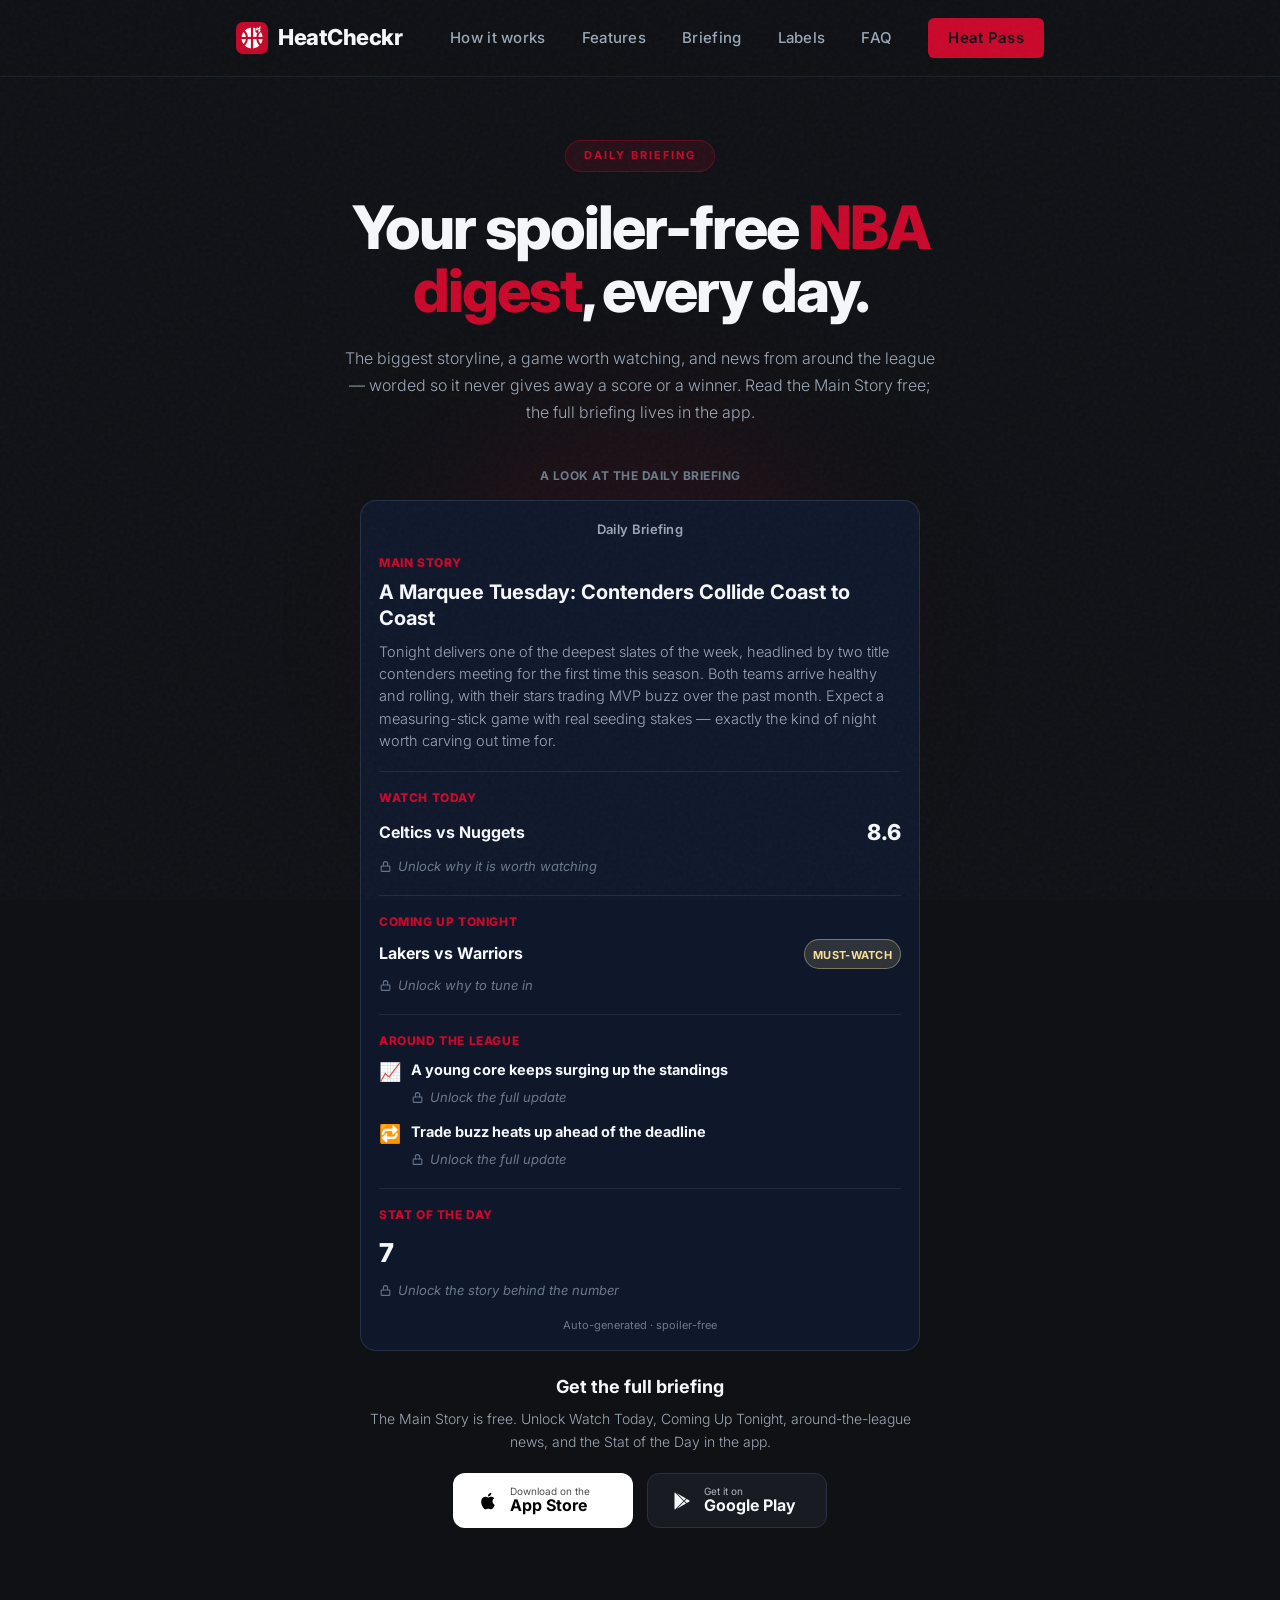
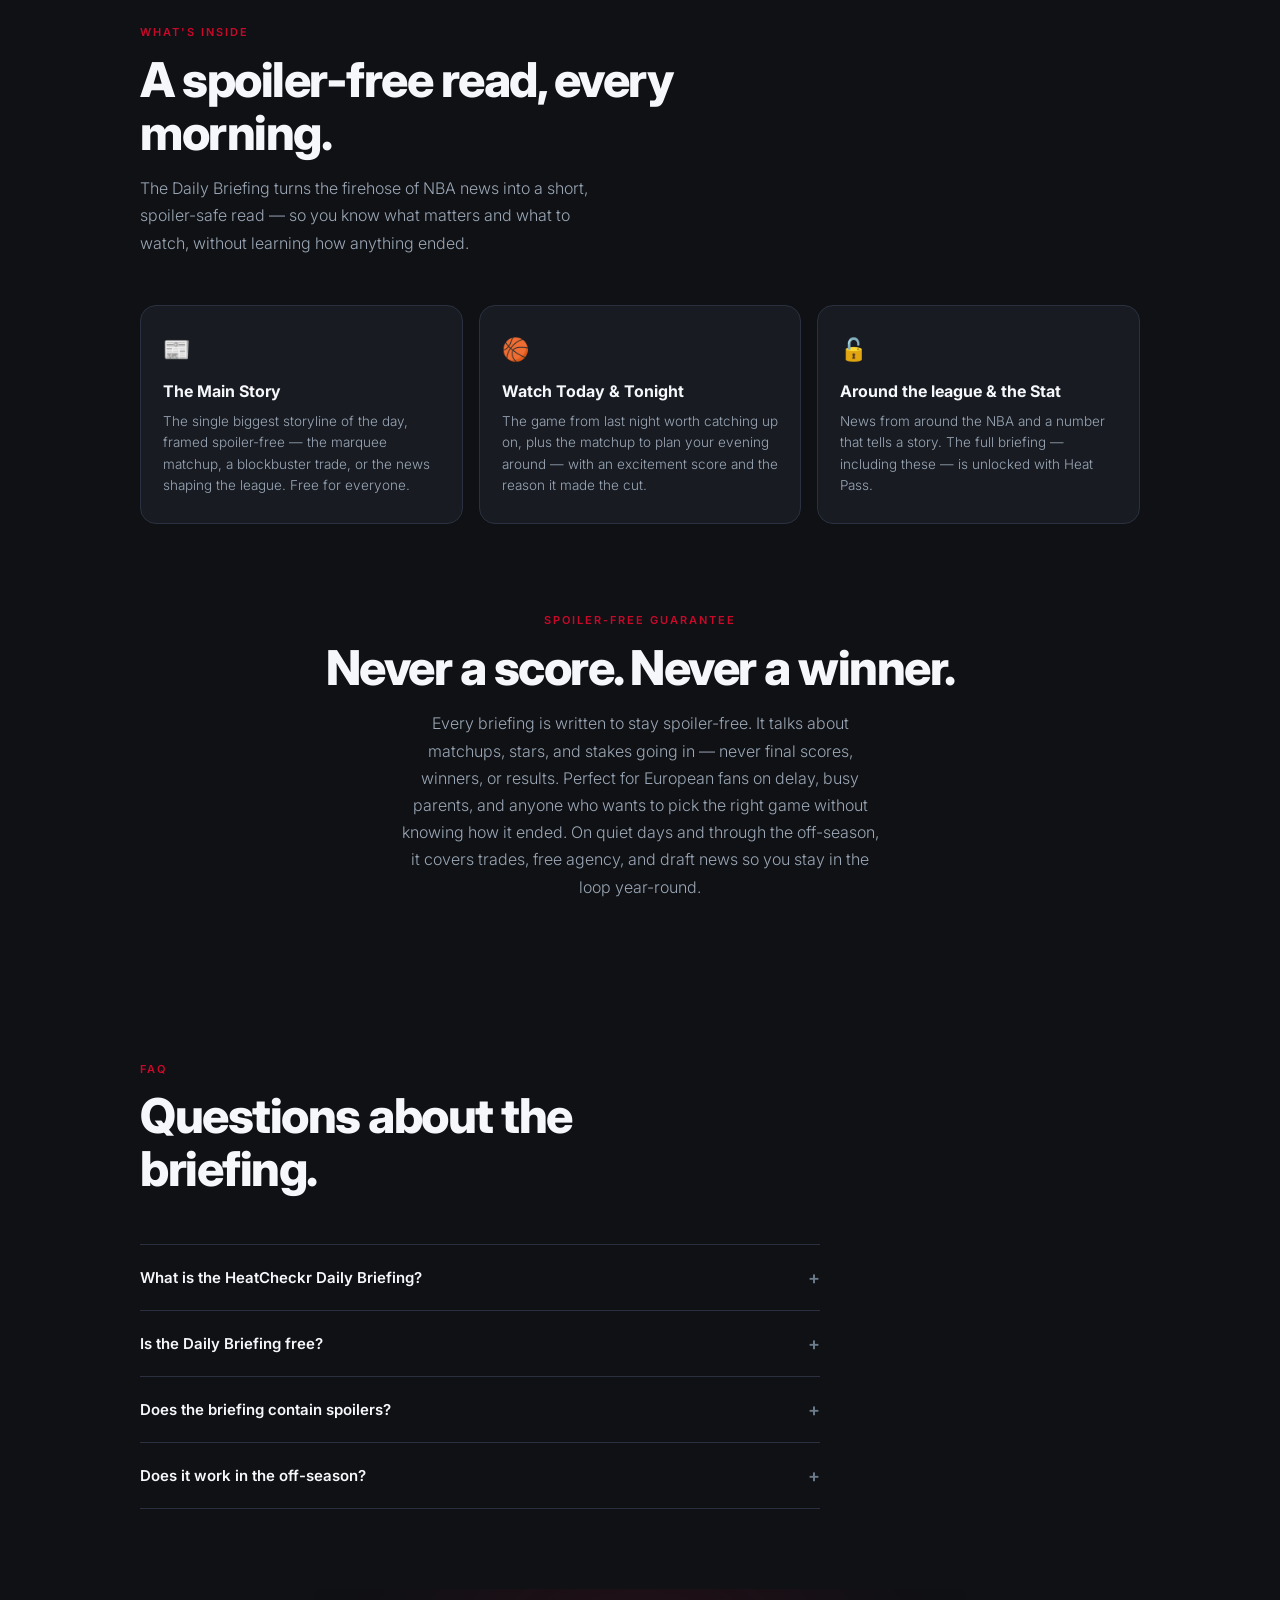
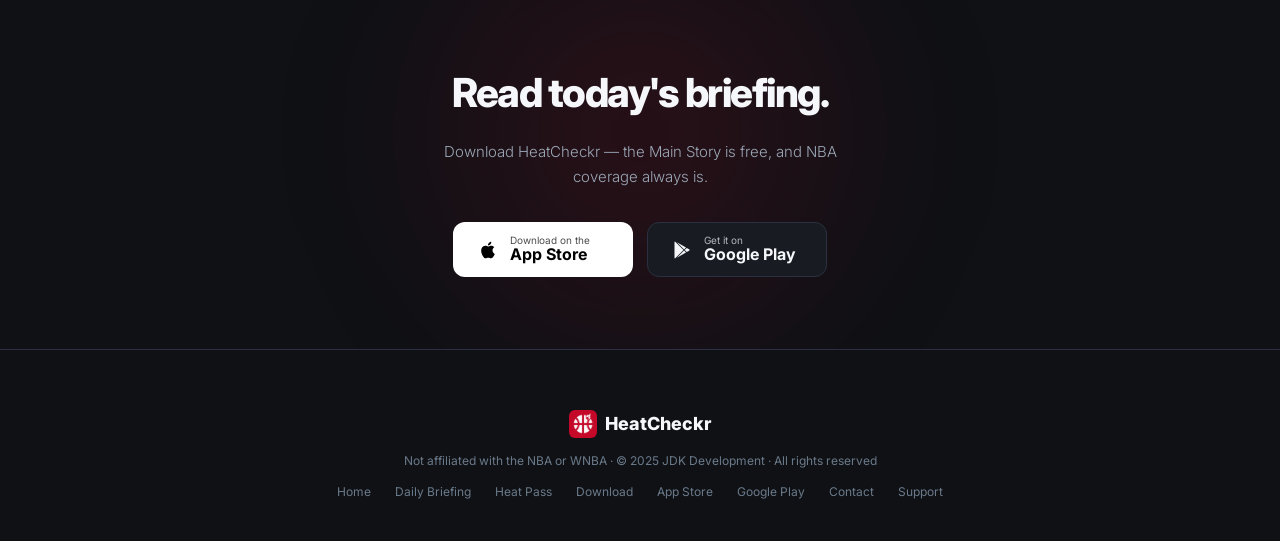
==== briefing/index.html @ 119624ef "Website changes for daily briefing" ====
<!DOCTYPE html>
<html lang="en">
<head>
<meta charset="UTF-8" />
<meta name="viewport" content="width=device-width, initial-scale=1.0" />

<title>The NBA Daily Briefing — Spoiler-Free Morning Digest | HeatCheckr</title>
<meta name="description" content="A spoiler-free NBA digest every day: the biggest storyline, a game worth watching, and news from around the league — never a score or a winner. Read the free Main Story, get the full briefing in the HeatCheckr app.">
<meta name="keywords" content="nba daily briefing, spoiler free nba news, nba digest no spoilers, nba morning recap spoiler free, what nba game to watch, nba storylines without spoilers, spoiler free nba app">

<meta property="og:type" content="website">
<meta property="og:url" content="https://www.heatcheckr.com/briefing/">
<meta property="og:title" content="The NBA Daily Briefing — Spoiler-Free Morning Digest | HeatCheckr">
<meta property="og:description" content="A spoiler-free NBA digest every day. Read the free Main Story, get the full briefing in the app.">
<meta property="og:image" content="https://www.heatcheckr.com/images/icon.png">

<meta property="twitter:card" content="summary_large_image">
<meta property="twitter:url" content="https://www.heatcheckr.com/briefing/">
<meta property="twitter:title" content="The NBA Daily Briefing — Spoiler-Free Morning Digest | HeatCheckr">
<meta property="twitter:description" content="A spoiler-free NBA digest every day. Read the free Main Story, get the full briefing in the app.">
<meta property="twitter:image" content="https://www.heatcheckr.com/images/icon.png">

<link rel="icon" type="image/png" href="/images/icon.png">
<link rel="canonical" href="https://www.heatcheckr.com/briefing/">
<meta name="robots" content="index, follow">
<link rel="apple-touch-icon" sizes="180x180" href="/images/icon.png">
<link rel="manifest" href="/site.webmanifest">
<meta name="theme-color" content="#0F1115">

<script type="application/ld+json">
{
  "@context": "https://schema.org",
  "@type": "WebPage",
  "name": "The NBA Daily Briefing",
  "url": "https://www.heatcheckr.com/briefing/",
  "description": "A spoiler-free NBA digest every day: the biggest storyline, a game worth watching, and news from around the league — never a score or a winner.",
  "isPartOf": { "@type": "WebSite", "name": "HeatCheckr", "url": "https://www.heatcheckr.com" },
  "about": { "@type": "SoftwareApplication", "name": "HeatCheckr", "applicationCategory": "SportsApplication", "operatingSystem": "iOS, Android" }
}
</script>

<script type="application/ld+json">
{
  "@context": "https://schema.org",
  "@type": "FAQPage",
  "mainEntity": [
    {
      "@type": "Question",
      "name": "What is the HeatCheckr Daily Briefing?",
      "acceptedAnswer": {
        "@type": "Answer",
        "text": "The Daily Briefing is a spoiler-free NBA digest in the HeatCheckr app — each day it covers the biggest storyline, a game worth watching, and news from around the league, all worded so it never gives away a score or a winner."
      }
    },
    {
      "@type": "Question",
      "name": "Is the Daily Briefing free?",
      "acceptedAnswer": {
        "@type": "Answer",
        "text": "The Main Story is free for everyone. Heat Pass unlocks the full briefing, including Watch Today, Coming Up Tonight, around-the-league news, and the Stat of the Day."
      }
    },
    {
      "@type": "Question",
      "name": "Does the briefing contain spoilers?",
      "acceptedAnswer": {
        "@type": "Answer",
        "text": "No. Every line is written to stay spoiler-free — it never reveals final scores, winners, or results, so you can decide what to watch without knowing how it ended."
      }
    },
    {
      "@type": "Question",
      "name": "Does it work in the off-season?",
      "acceptedAnswer": {
        "@type": "Answer",
        "text": "Yes. On days without games the briefing covers trades, free agency, draft news, and the storylines shaping the league, so it keeps you up to speed all year."
      }
    }
  ]
}
</script>

<link rel="preconnect" href="https://fonts.googleapis.com" />
<link rel="preconnect" href="https://fonts.gstatic.com" crossorigin />
<link href="https://fonts.googleapis.com/css2?family=Inter:wght@300;400;500;600;700;800&display=swap" rel="stylesheet" />
<link rel="stylesheet" href="/style.css" />

<style>
  /* ── Briefing page-specific styles ── */
  .br-hero { padding: 140px 24px 56px; text-align: center; position: relative; overflow: hidden; }
  .br-hero-glow {
    position: absolute; width: 600px; height: 600px; border-radius: 50%;
    background: radial-gradient(circle, rgba(201,8,42,0.16) 0%, transparent 70%);
    top: 40%; left: 50%; transform: translate(-50%, -50%); pointer-events: none; filter: blur(60px);
  }
  .br-eyebrow {
    display: inline-flex; align-items: center; gap: 8px;
    background: rgba(201,8,42,0.12); border: 1px solid rgba(201,8,42,0.35);
    border-radius: 100px; padding: 6px 18px; font-size: 11px; font-weight: 700;
    color: var(--accent); letter-spacing: 2px; text-transform: uppercase; margin-bottom: 24px;
  }
  .br-hero h1 {
    font-family: var(--font-display); font-size: clamp(36px, 6vw, 60px); font-weight: 800;
    letter-spacing: -2px; line-height: 1.06; color: var(--text); max-width: 720px; margin: 0 auto;
  }
  .br-hero h1 .accent { color: var(--accent); }
  .br-hero-sub { margin: 22px auto 0; font-size: 16px; color: var(--text-mid); max-width: 600px; font-weight: 300; line-height: 1.7; }

  /* The preview card mirrors the in-app free-user briefing */
  .briefing-preview-wrap { max-width: 560px; margin: 40px auto 0; }
  .preview-caption { text-align: center; color: var(--text-dim); font-size: 12px; letter-spacing: 0.5px; text-transform: uppercase; font-weight: 700; margin-bottom: 14px; }
  .briefing-card {
    background: #0F172A; border: 1px solid rgba(51,65,85,0.6); border-radius: 16px;
    padding: 18px 18px 16px; text-align: left;
  }
  .bc-title { color: var(--text-mid); font-size: 13px; font-weight: 600; letter-spacing: 0.3px; text-align: center; margin-bottom: 14px; }
  .bc-eyebrow { color: var(--accent); font-size: 12px; font-weight: 800; letter-spacing: 0.6px; margin-bottom: 6px; }
  .bc-headline { color: var(--text); font-size: 20px; font-weight: 700; line-height: 1.3; margin-bottom: 10px; }
  .bc-body { color: var(--text-mid); font-size: 14.5px; line-height: 1.55; font-weight: 300; }
  .bc-section { margin-top: 18px; padding-top: 16px; border-top: 1px solid rgba(51,65,85,0.5); }
  .bc-section-label { color: var(--accent); font-size: 12px; font-weight: 800; letter-spacing: 0.6px; margin-bottom: 8px; }
  .bc-pickrow { display: flex; align-items: center; gap: 8px; }
  .bc-matchup { color: var(--text); font-size: 16px; font-weight: 700; flex: 1; }
  .bc-score { color: var(--text); font-size: 22px; font-weight: 800; }
  .bc-hype { border-radius: 999px; background: rgba(246,222,155,0.14); border: 1px solid rgba(246,222,155,0.4); padding: 2px 8px; }
  .bc-hype span { color: #F6DE9B; font-size: 11px; font-weight: 700; letter-spacing: 0.3px; }
  .bc-headline-sm { color: var(--text); font-size: 14.5px; font-weight: 700; margin-bottom: 4px; }
  .bc-statnum { color: var(--text); font-size: 26px; font-weight: 800; margin-bottom: 4px; }
  .bc-locked { display: flex; align-items: center; gap: 6px; margin-top: 6px; }
  .bc-locked svg { flex-shrink: 0; }
  .bc-locked span { color: var(--text-dim); font-size: 13px; font-style: italic; }
  .bc-hit { display: flex; align-items: flex-start; gap: 10px; margin-bottom: 12px; }
  .bc-hit:last-child { margin-bottom: 0; }
  .bc-hit-emoji { font-size: 18px; width: 22px; text-align: center; }
  .bc-disclaimer { color: var(--text-dim); font-size: 11px; margin-top: 16px; text-align: center; }

  /* Download lead (replaces the in-app "Start Free Trial") */
  .br-download { max-width: 560px; margin: 22px auto 0; text-align: center; }
  .br-download h3 { font-family: var(--font-display); font-size: 18px; font-weight: 700; color: var(--text); margin-bottom: 6px; }
  .br-download p { color: var(--text-mid); font-size: 14px; font-weight: 300; margin-bottom: 20px; }
  .br-cta-row { display: flex; gap: 14px; justify-content: center; align-items: center; flex-wrap: wrap; }

  /* Value sections */
  .br-value-grid { display: grid; grid-template-columns: repeat(3, 1fr); gap: 16px; margin-top: 48px; }
  .br-value-card { background: var(--card); border: 1px solid var(--border); border-radius: 16px; padding: 26px 22px; }
  .br-value-card .ic { font-size: 22px; margin-bottom: 12px; }
  .br-value-card h3 { font-family: var(--font-display); font-size: 16px; font-weight: 700; color: var(--text); margin-bottom: 6px; }
  .br-value-card p { color: var(--text-mid); font-size: 13.5px; line-height: 1.6; font-weight: 300; }
  @media (max-width: 768px) { .br-value-grid { grid-template-columns: 1fr; } }

  .br-bottom-cta { text-align: center; padding: 72px 24px; position: relative; overflow: hidden; }
  .br-bottom-cta h2 { font-family: var(--font-display); font-size: clamp(26px, 5vw, 40px); font-weight: 800; letter-spacing: -1.5px; color: var(--text); margin-bottom: 14px; }
  .br-bottom-cta p { color: var(--text-mid); font-size: 15px; max-width: 440px; margin: 0 auto 32px; font-weight: 300; line-height: 1.7; }
</style>
</head>
<body>

<!-- Nav -->
<nav>
  <a href="/" class="nav-logo">
    <img src="/images/icon.png" alt="HeatCheckr" class="nav-icon" />
    HeatCheckr</span>
  </a>
  <div class="nav-links">
    <a href="/#how">How it works</a>
    <a href="/#features">Features</a>
    <a href="/briefing/">Briefing</a>
    <a href="/#labels">Labels</a>
    <a href="/#faq">FAQ</a>
    <a href="/heatpass/" class="nav-cta">Heat Pass</a>
  </div>
</nav>

<!-- Hero -->
<section class="br-hero">
  <div class="br-hero-glow"></div>
  <div class="br-eyebrow reveal">Daily Briefing</div>
  <h1 class="reveal">Your spoiler-free <span class="accent">NBA digest</span>, every day.</h1>
  <p class="br-hero-sub reveal">The biggest storyline, a game worth watching, and news from around the league — worded so it never gives away a score or a winner. Read the Main Story free; the full briefing lives in the app.</p>

  <!-- Free-user preview (same structure as the app: Main Story shown, the rest locked) -->
  <div class="briefing-preview-wrap reveal">
    <p class="preview-caption">A look at the Daily Briefing</p>
    <div class="briefing-card">
      <div class="bc-title">Daily Briefing</div>

      <div class="bc-eyebrow">MAIN STORY</div>
      <div class="bc-headline">A Marquee Tuesday: Contenders Collide Coast to Coast</div>
      <div class="bc-body">Tonight delivers one of the deepest slates of the week, headlined by two title contenders meeting for the first time this season. Both teams arrive healthy and rolling, with their stars trading MVP buzz over the past month. Expect a measuring-stick game with real seeding stakes — exactly the kind of night worth carving out time for.</div>

      <div class="bc-section">
        <div class="bc-section-label">WATCH TODAY</div>
        <div class="bc-pickrow">
          <span class="bc-matchup">Celtics vs Nuggets</span>
          <span class="bc-score">8.6</span>
        </div>
        <div class="bc-locked">
          <svg width="13" height="13" viewBox="0 0 24 24" fill="none"><path d="M5 11h14a1 1 0 011 1v8a1 1 0 01-1 1H5a1 1 0 01-1-1v-8a1 1 0 011-1z" stroke="#64748B" stroke-width="2" stroke-linejoin="round"/><path d="M8 11V7a4 4 0 118 0v4" stroke="#64748B" stroke-width="2" stroke-linecap="round" stroke-linejoin="round"/></svg>
          <span>Unlock why it is worth watching</span>
        </div>
      </div>

      <div class="bc-section">
        <div class="bc-section-label">COMING UP TONIGHT</div>
        <div class="bc-pickrow">
          <span class="bc-matchup">Lakers vs Warriors</span>
          <span class="bc-hype"><span>MUST-WATCH</span></span>
        </div>
        <div class="bc-locked">
          <svg width="13" height="13" viewBox="0 0 24 24" fill="none"><path d="M5 11h14a1 1 0 011 1v8a1 1 0 01-1 1H5a1 1 0 01-1-1v-8a1 1 0 011-1z" stroke="#64748B" stroke-width="2" stroke-linejoin="round"/><path d="M8 11V7a4 4 0 118 0v4" stroke="#64748B" stroke-width="2" stroke-linecap="round" stroke-linejoin="round"/></svg>
          <span>Unlock why to tune in</span>
        </div>
      </div>

      <div class="bc-section">
        <div class="bc-section-label">AROUND THE LEAGUE</div>
        <div class="bc-hit">
          <span class="bc-hit-emoji">📈</span>
          <div style="flex:1;">
            <div class="bc-headline-sm">A young core keeps surging up the standings</div>
            <div class="bc-locked">
              <svg width="13" height="13" viewBox="0 0 24 24" fill="none"><path d="M5 11h14a1 1 0 011 1v8a1 1 0 01-1 1H5a1 1 0 01-1-1v-8a1 1 0 011-1z" stroke="#64748B" stroke-width="2" stroke-linejoin="round"/><path d="M8 11V7a4 4 0 118 0v4" stroke="#64748B" stroke-width="2" stroke-linecap="round" stroke-linejoin="round"/></svg>
              <span>Unlock the full update</span>
            </div>
          </div>
        </div>
        <div class="bc-hit">
          <span class="bc-hit-emoji">🔁</span>
          <div style="flex:1;">
            <div class="bc-headline-sm">Trade buzz heats up ahead of the deadline</div>
            <div class="bc-locked">
              <svg width="13" height="13" viewBox="0 0 24 24" fill="none"><path d="M5 11h14a1 1 0 011 1v8a1 1 0 01-1 1H5a1 1 0 01-1-1v-8a1 1 0 011-1z" stroke="#64748B" stroke-width="2" stroke-linejoin="round"/><path d="M8 11V7a4 4 0 118 0v4" stroke="#64748B" stroke-width="2" stroke-linecap="round" stroke-linejoin="round"/></svg>
              <span>Unlock the full update</span>
            </div>
          </div>
        </div>
      </div>

      <div class="bc-section">
        <div class="bc-section-label">STAT OF THE DAY</div>
        <div class="bc-statnum">7</div>
        <div class="bc-locked">
          <svg width="13" height="13" viewBox="0 0 24 24" fill="none"><path d="M5 11h14a1 1 0 011 1v8a1 1 0 01-1 1H5a1 1 0 01-1-1v-8a1 1 0 011-1z" stroke="#64748B" stroke-width="2" stroke-linejoin="round"/><path d="M8 11V7a4 4 0 118 0v4" stroke="#64748B" stroke-width="2" stroke-linecap="round" stroke-linejoin="round"/></svg>
          <span>Unlock the story behind the number</span>
        </div>
      </div>

      <div class="bc-disclaimer">Auto-generated · spoiler-free</div>
    </div>
  </div>

  <!-- Download lead -->
  <div class="br-download reveal">
    <h3>Get the full briefing</h3>
    <p>The Main Story is free. Unlock Watch Today, Coming Up Tonight, around-the-league news, and the Stat of the Day in the app.</p>
    <div class="br-cta-row">
      <a href="https://apps.apple.com/app/heatcheckr/id6757223698" class="btn-store btn-apple" target="_blank" rel="noopener noreferrer">
        <svg width="20" height="20" viewBox="0 0 24 24" fill="currentColor"><path d="M18.71 19.5c-.83 1.24-1.71 2.45-3.05 2.47-1.34.03-1.77-.79-3.29-.79-1.53 0-2 .77-3.27.82-1.31.05-2.3-1.32-3.14-2.53C4.25 17 2.94 12.45 4.7 9.39c.87-1.52 2.43-2.48 4.12-2.51 1.28-.02 2.5.87 3.29.87.78 0 2.26-1.07 3.8-.91.65.03 2.47.26 3.64 1.98-.09.06-2.17 1.28-2.15 3.81.03 3.02 2.65 4.03 2.68 4.04-.03.07-.42 1.44-1.38 2.83M13 3.5c.73-.83 1.94-1.46 2.94-1.5.13 1.17-.34 2.35-1.04 3.19-.69.85-1.83 1.51-2.95 1.42-.15-1.15.41-2.35 1.05-3.11z"/></svg>
        <div class="store-text">
          <span class="store-sub">Download on the</span>
          <span class="store-name">App Store</span>
        </div>
      </a>
      <a href="https://play.google.com/store/apps/details?id=com.jdkdevelopment.heatcheck&pcampaignid=web_share" class="btn-store btn-google" target="_blank" rel="noopener noreferrer">
        <svg width="20" height="20" viewBox="0 0 24 24" fill="currentColor"><path d="M3.609 1.814L13.792 12 3.61 22.186a.996.996 0 0 1-.61-.92V2.734a1 1 0 0 1 .609-.92zm10.89 10.893l2.302 2.302-10.937 6.333 8.635-8.635zm3.199-3.198l2.807 1.626a1 1 0 0 1 0 1.73l-2.808 1.626L15.206 12l2.492-2.491zM5.864 2.658L16.8 8.99l-2.302 2.302-8.634-8.634z"/></svg>
        <div class="store-text">
          <span class="store-sub">Get it on</span>
          <span class="store-name">Google Play</span>
        </div>
      </a>
    </div>
  </div>
</section>

<!-- What's inside / value -->
<section id="inside" style="padding-top:40px;">
  <div class="section-inner">
    <div class="reveal">
      <p class="section-label">What's inside</p>
      <h2 class="section-title">A spoiler-free read, every morning.</h2>
      <p class="section-desc">The Daily Briefing turns the firehose of NBA news into a short, spoiler-safe read — so you know what matters and what to watch, without learning how anything ended.</p>
    </div>
    <div class="br-value-grid">
      <div class="br-value-card reveal">
        <div class="ic">📰</div>
        <h3>The Main Story</h3>
        <p>The single biggest storyline of the day, framed spoiler-free — the marquee matchup, a blockbuster trade, or the news shaping the league. Free for everyone.</p>
      </div>
      <div class="br-value-card reveal">
        <div class="ic">🏀</div>
        <h3>Watch Today &amp; Tonight</h3>
        <p>The game from last night worth catching up on, plus the matchup to plan your evening around — with an excitement score and the reason it made the cut.</p>
      </div>
      <div class="br-value-card reveal">
        <div class="ic">🔓</div>
        <h3>Around the league &amp; the Stat</h3>
        <p>News from around the NBA and a number that tells a story. The full briefing — including these — is unlocked with Heat Pass.</p>
      </div>
    </div>
  </div>
</section>

<!-- Spoiler-free guarantee -->
<section style="padding-top:8px;">
  <div class="section-inner" style="max-width:760px;">
    <div class="reveal" style="text-align:center;">
      <p class="section-label">Spoiler-free guarantee</p>
      <h2 class="section-title" style="text-align:center; max-width:100%;">Never a score. Never a winner.</h2>
      <p class="section-desc" style="margin-left:auto; margin-right:auto;">Every briefing is written to stay spoiler-free. It talks about matchups, stars, and stakes going in — never final scores, winners, or results. Perfect for European fans on delay, busy parents, and anyone who wants to pick the right game without knowing how it ended. On quiet days and through the off-season, it covers trades, free agency, and draft news so you stay in the loop year-round.</p>
    </div>
  </div>
</section>

<!-- FAQ -->
<section id="faq">
  <div class="section-inner">
    <div class="reveal">
      <p class="section-label">FAQ</p>
      <h2 class="section-title">Questions about the briefing.</h2>
    </div>
    <div class="faq-list reveal">
      <div class="faq-item">
        <button class="faq-q" onclick="toggleFaq(this)">What is the HeatCheckr Daily Briefing? <span class="faq-icon">+</span></button>
        <div class="faq-a">The Daily Briefing is a spoiler-free NBA digest in the HeatCheckr app — each day it covers the biggest storyline, a game worth watching, and news from around the league, all worded so it never gives away a score or a winner.</div>
      </div>
      <div class="faq-item">
        <button class="faq-q" onclick="toggleFaq(this)">Is the Daily Briefing free? <span class="faq-icon">+</span></button>
        <div class="faq-a">The Main Story is free for everyone. Heat Pass unlocks the full briefing, including Watch Today, Coming Up Tonight, around-the-league news, and the Stat of the Day.</div>
      </div>
      <div class="faq-item">
        <button class="faq-q" onclick="toggleFaq(this)">Does the briefing contain spoilers? <span class="faq-icon">+</span></button>
        <div class="faq-a">No. Every line is written to stay spoiler-free — it never reveals final scores, winners, or results, so you can decide what to watch without knowing how it ended.</div>
      </div>
      <div class="faq-item">
        <button class="faq-q" onclick="toggleFaq(this)">Does it work in the off-season? <span class="faq-icon">+</span></button>
        <div class="faq-a">Yes. On days without games the briefing covers trades, free agency, draft news, and the storylines shaping the league, so it keeps you up to speed all year.</div>
      </div>
    </div>
  </div>
</section>

<!-- Bottom CTA -->
<div class="br-bottom-cta">
  <div class="br-hero-glow"></div>
  <h2 class="reveal">Read today's briefing.</h2>
  <p class="reveal">Download HeatCheckr — the Main Story is free, and NBA coverage always is.</p>
  <div class="br-cta-row reveal">
    <a href="https://apps.apple.com/app/heatcheckr/id6757223698" class="btn-store btn-apple" target="_blank" rel="noopener noreferrer">
      <svg width="20" height="20" viewBox="0 0 24 24" fill="currentColor"><path d="M18.71 19.5c-.83 1.24-1.71 2.45-3.05 2.47-1.34.03-1.77-.79-3.29-.79-1.53 0-2 .77-3.27.82-1.31.05-2.3-1.32-3.14-2.53C4.25 17 2.94 12.45 4.7 9.39c.87-1.52 2.43-2.48 4.12-2.51 1.28-.02 2.5.87 3.29.87.78 0 2.26-1.07 3.8-.91.65.03 2.47.26 3.64 1.98-.09.06-2.17 1.28-2.15 3.81.03 3.02 2.65 4.03 2.68 4.04-.03.07-.42 1.44-1.38 2.83M13 3.5c.73-.83 1.94-1.46 2.94-1.5.13 1.17-.34 2.35-1.04 3.19-.69.85-1.83 1.51-2.95 1.42-.15-1.15.41-2.35 1.05-3.11z"/></svg>
      <div class="store-text">
        <span class="store-sub">Download on the</span>
        <span class="store-name">App Store</span>
      </div>
    </a>
    <a href="https://play.google.com/store/apps/details?id=com.jdkdevelopment.heatcheck" class="btn-store btn-google" target="_blank" rel="noopener noreferrer">
      <svg width="20" height="20" viewBox="0 0 24 24" fill="currentColor"><path d="M3.609 1.814L13.792 12 3.61 22.186a.996.996 0 0 1-.61-.92V2.734a1 1 0 0 1 .609-.92zm10.89 10.893l2.302 2.302-10.937 6.333 8.635-8.635zm3.199-3.198l2.807 1.626a1 1 0 0 1 0 1.73l-2.808 1.626L15.206 12l2.492-2.491zM5.864 2.658L16.8 8.99l-2.302 2.302-8.634-8.634z"/></svg>
      <div class="store-text">
        <span class="store-sub">Get it on</span>
        <span class="store-name">Google Play</span>
      </div>
    </a>
  </div>
</div>

<!-- Footer -->
<footer>
  <div class="footer-logo">
    <img src="/images/icon.png" alt="HeatCheckr" class="footer-icon" />
    HeatCheckr</span>
  </div>
  <p>Not affiliated with the NBA or WNBA · © 2025 JDK Development · All rights reserved</p>
  <div class="footer-links">
    <a href="/">Home</a>
    <a href="/briefing/">Daily Briefing</a>
    <a href="/heatpass/">Heat Pass</a>
    <a href="/download/">Download</a>
    <a href="https://apps.apple.com/app/heatcheckr/id6757223698">App Store</a>
    <a href="https://play.google.com/store/apps/details?id=com.jdkdevelopment.heatcheck&pcampaignid=web_share">Google Play</a>
    <a href="mailto:heatcheckrapp@gmail.com">Contact</a>
    <a href="https://buymeacoffee.com/jdkdevelopment">Support</a>
  </div>
</footer>

<script>
// ─── Scroll Reveal ───
const reveals = document.querySelectorAll('.reveal');
const observer = new IntersectionObserver((entries) => {
  entries.forEach((entry) => {
    if (entry.isIntersecting) {
      const siblings = entry.target.parentElement.querySelectorAll('.reveal');
      let delay = 0;
      siblings.forEach((s, idx) => { if (s === entry.target) delay = idx * 60; });
      setTimeout(() => entry.target.classList.add('visible'), delay);
      observer.unobserve(entry.target);
    }
  });
}, { threshold: 0.12 });
reveals.forEach(el => observer.observe(el));

// ─── FAQ Toggle ───
function toggleFaq(btn) {
  const item = btn.closest('.faq-item');
  const wasOpen = item.classList.contains('open');
  document.querySelectorAll('.faq-item').forEach(i => i.classList.remove('open'));
  if (!wasOpen) item.classList.add('open');
}
</script>
</body>
</html>
---- style.css ----
/* ─── Reset & Vars ─── */
  *, *::before, *::after { box-sizing: border-box; margin: 0; padding: 0; }

  :root {
    --bg: #0F1115;
    --card: #181C22;
    --card-hover: #1E232B;
    --border: #2A3040;
    --text: #F5F7FA;
    --text-dim: #6B7A8A;
    --text-mid: #9BA7B6;
    --accent: #C9082A;
    --accent-dim: rgba(201, 8, 42, 0.12);
    --accent-glow: rgba(201, 8, 42, 0.25);
    --green: #5BA3AD;
    --blue: #5BA3AD;
    --amber: #C9A857;
    --purple: #CD7E64;
    --font-display: 'Inter', sans-serif;
    --font-body: 'Inter', sans-serif;
    /* Label categories (matching app theme) */
    --cat-decisive: #A67DB8;
    --cat-significance: #C9A857;
    --cat-competitiveness: #5BA3AD;
    --cat-highlights: #CD7E64;
    --cat-lowlights: #6B7A8A;
  }

  html { scroll-behavior: smooth; }
  body {
    background: var(--bg);
    color: var(--text);
    font-family: var(--font-body);
    font-size: 15px;
    line-height: 1.6;
    -webkit-font-smoothing: antialiased;
    overflow-x: hidden;
  }

  /* ─── Noise Overlay ─── */
  body::before {
    content: '';
    position: fixed; inset: 0;
    background-image: url("data:image/svg+xml,%3Csvg viewBox='0 0 256 256' xmlns='http://www.w3.org/2000/svg'%3E%3Cfilter id='n'%3E%3CfeTurbulence type='fractalNoise' baseFrequency='0.9' numOctaves='4' stitchTiles='stitch'/%3E%3C/filter%3E%3Crect width='100%25' height='100%25' filter='url(%23n)' opacity='0.03'/%3E%3C/svg%3E");
    pointer-events: none;
    z-index: 999;
  }

  /* ─── Nav ─── */
  nav {
    position: fixed; top: 0; left: 0; right: 0; z-index: 100;
    padding: 18px 20px;
    display: flex; align-items: center; justify-content: center;
    gap: 48px;
    background: rgba(15,17,21,0.98);
    backdrop-filter: blur(14px) saturate(1.4);
    border-bottom: 1px solid rgba(42,48,64,0.5);
    transition: background 0.3s;
  }
  .nav-logo {
    font-family: var(--font-display);
    font-weight: 800;
    font-size: 22px;
    color: var(--text);
    text-decoration: none;
    letter-spacing: -0.5px;
    display: flex;
    align-items: center;
    gap: 10px;
  }
  .nav-icon {
    width: 32px;
    height: 32px;
    border-radius: 7px;
    object-fit: cover;
  }
  .nav-logo span { color: var(--accent); }
  .nav-links { display: flex; gap: 36px; align-items: center; }
  .nav-links a {
    color: var(--text-mid);
    text-decoration: none;
    font-size: 15px;
    font-weight: 500;
    letter-spacing: 0.3px;
    transition: color 0.2s;
  }
  .nav-links a:hover { color: var(--text); }
  .nav-cta {
    background: var(--accent);
    color: #0F1115 !important;
    padding: 8px 20px;
    border-radius: 6px;
    font-weight: 600 !important;
    transition: transform 0.2s, box-shadow 0.2s !important;
  }
  .nav-cta:hover { transform: translateY(-1px); box-shadow: 0 4px 16px var(--accent-glow); }
  .nav-x-link {
    color: var(--text-mid);
    display: flex;
    align-items: center;
    transition: color 0.2s;
    line-height: 0;
  }
  .nav-x-link:hover { color: var(--text); }
  .nav-x-link svg { width: 18px; height: 18px; fill: currentColor; }
  .nav-x-link {
    position: absolute;
    right: 20px;
    top: 50%;
    transform: translateY(-50%);
  }
  .nav-bmc-link {
    position: absolute;
    left: 20px;
    top: 50%;
    transform: translateY(-50%);
    color: var(--text-mid);
    display: flex;
    align-items: center;
    transition: color 0.2s;
    line-height: 0;
  }
  .nav-bmc-link:hover { color: var(--text); }
  .nav-bmc-link svg { width: auto; height: 18px; display: block; }

  /* ─── Hero ─── */
  .hero {
    min-height: 100vh;
    display: flex; flex-direction: column;
    align-items: center; justify-content: center;
    text-align: center;
    padding: 100px 12px 40px;
    position: relative;
  }
  .hero-glow {
    position: absolute;
    width: 700px; height: 700px;
    border-radius: 50%;
    background: radial-gradient(circle, rgba(201,8,42,0.15) 0%, transparent 70%);
    top: 50%; left: 50%;
    transform: translate(-50%, -50%);
    pointer-events: none;
    filter: blur(60px);
  }
  .hero-badge {
    display: inline-flex; align-items: center; gap: 8px;
    background: var(--accent-dim);
    border: 1px solid rgba(201,8,42,0.3);
    border-radius: 100px;
    padding: 6px 16px;
    font-size: 12px;
    font-weight: 600;
    color: var(--accent);
    letter-spacing: 0.5px;
    margin-bottom: 32px;
    position: relative;
  }
  .hero-badge .dot {
    width: 7px; height: 7px;
    background: var(--accent);
    border-radius: 50%;
    animation: pulse-dot 2s infinite;
  }
  @keyframes pulse-dot {
    0%, 100% { opacity: 1; }
    50% { opacity: 0.3; }
  }
  .hero h1 {
    font-family: var(--font-display);
    font-size: clamp(44px, 7vw, 72px);
    font-weight: 800;
    line-height: 1.02;
    letter-spacing: -3px;
    color: var(--text);
    position: relative;
    max-width: 720px;
  }
  .hero h1 .accent { color: var(--accent); }
  .hero-sub {
    margin-top: 28px;
    font-size: 16px;
    color: var(--text-mid);
    max-width: 760px;
    font-weight: 300;
    line-height: 1.7;
    position: relative;
  }
  /* new layout: place text and phone side-by-side */
  .hero-inner {
    display: flex;
    align-items: center;
    justify-content: center;
    gap: 48px;
    width: 100%;
    max-width: 1300px;
    overflow: hidden;
  }
  .hero-text {
    display: flex;
    flex-direction: column;
    align-items: flex-start;
    text-align: left;
    width: 100%;
    max-width: 760px;
  }
  .hero-text .hero-actions { justify-content: flex-start; }
  @media (max-width: 768px) {
    .hero-inner { flex-direction: column; gap: 20px; }
    .hero-text { align-items: center; text-align: center; max-width: 680px; }
    .hero-text .hero-actions { justify-content: center; }
  }
  .hero-phone {
    margin-top: 48px;
    position: relative;
    z-index: 1;
    display: flex;
    gap: 20px;
    align-items: center;
    justify-content: center;
    min-width: 0;
    flex: 0 1 600px;
    overflow: hidden;
  }
  .hero-phone img {
    display: block;
    width: 280px;
    max-width: 280px;
    height: auto;
    border-radius: 20px;
    border: 1px solid rgba(255,255,255,0.06);
    background-color: rgba(255,255,255,0.01);
    box-shadow: 0 28px 100px rgba(0,0,0,0.6), 0 0 0 1px rgba(255,255,255,0.04);
    object-fit: cover;
    transition: transform 0.25s ease;
    min-width: 0;
    flex-shrink: 1;
  }
  .hero-phone img:hover { transform: translateY(-6px) scale(1.02); }
  @media (max-width: 1100px) {
    .hero-phone img { width: 240px; max-width: 240px; }
  }
  @media (max-width: 900px) {
    .hero-phone { gap: 12px; }
    .hero-phone img { width: 210px; max-width: 210px; border-radius: 18px; }
  }
  @media (max-width: 768px) {
    .hero-phone { flex: 0 1 auto; }
    .hero-phone img { width: 240px; max-width: 240px; }
  }
  @media (max-width: 520px) {
    .hero-phone { flex-direction: column; gap: 14px; }
    .hero-phone img { width: 90%; max-width: 340px; }
  }
  .hero-actions {
    margin-top: 44px;
    display: flex; gap: 16px; align-items: center;
    position: relative;
    flex-wrap: wrap;
    justify-content: center;
  }
  
  /* ─── Store Buttons ─── */
  .btn-store {
    display: inline-flex; align-items: center; gap: 12px;
    padding: 12px 24px;
    border-radius: 12px;
    text-decoration: none;
    transition: transform 0.2s, box-shadow 0.2s;
    min-width: 180px;
  }
  .btn-store:hover { transform: translateY(-2px); }
  .btn-apple {
    background: #fff;
    color: #000;
    border: 1px solid transparent; /* match btn-google's 1px border so both buttons are the same height */
  }
  .btn-apple:hover { box-shadow: 0 8px 32px rgba(255,255,255,0.15); }
  .btn-google {
    background: var(--card);
    border: 1px solid var(--border);
    color: var(--text);
  }
  .btn-store.btn-disabled {
    opacity: 0.6;
    pointer-events: none;
    cursor: default;
  }
  .btn-google:hover { box-shadow: 0 8px 32px rgba(201,8,42,0.15); border-color: var(--accent); }
  .btn-github {
    background: #24292e;
    border: 1px solid #444d56;
    color: #fff;
  }
  .btn-github:hover { box-shadow: 0 8px 32px rgba(255,255,255,0.1); border-color: #6a737d; }
  .store-text {
    display: flex;
    flex-direction: column;
    align-items: flex-start;
    text-align: left;
  }
  .store-sub {
    font-size: 10px;
    font-weight: 400;
    opacity: 0.7;
    line-height: 1;
  }
  .store-name {
    font-size: 16px;
    font-weight: 700;
    line-height: 1.2;
  }
  .store-coming {
    font-size: 11px;
    color: var(--text-dim);
    text-align: center;
    margin-top: 0;
    margin-bottom: 0;
    position: absolute;
    top: calc(100% + 6px);
    left: 50%;
    transform: translateX(-50%);
  }
  .store-wrap {
    display: inline-flex;
    flex-direction: column;
    align-items: center;
    gap: 6px;
    position: relative;
  }

  .btn-primary {
    display: inline-flex; align-items: center; gap: 10px;
    background: var(--accent);
    color: #0F1115;
    padding: 14px 32px;
    border-radius: 8px;
    font-size: 15px;
    font-weight: 600;
    text-decoration: none;
    transition: transform 0.2s, box-shadow 0.2s;
  }
  .btn-primary:hover { transform: translateY(-2px); box-shadow: 0 8px 32px var(--accent-glow); }
  .btn-secondary {
    display: inline-flex; align-items: center; gap: 8px;
    color: var(--text-mid);
    padding: 14px 24px;
    border-radius: 8px;
    font-size: 14px;
    font-weight: 500;
    text-decoration: none;
    border: 1px solid var(--border);
    transition: border-color 0.2s, color 0.2s;
  }
  .btn-secondary:hover { border-color: #444; color: var(--text); }

  /* ─── Section Utils ─── */
  section { padding: 80px 24px; }
  .section-inner { max-width: 1000px; margin: 0 auto; }
  .section-label {
    font-size: 11px;
    font-weight: 600;
    letter-spacing: 2px;
    text-transform: uppercase;
    color: var(--accent);
    margin-bottom: 12px;
  }
  .section-title {
    font-family: var(--font-display);
    font-size: clamp(32px, 5vw, 48px);
    font-weight: 800;
    letter-spacing: -1.5px;
    line-height: 1.1;
    color: var(--text);
    max-width: 560px;
  }
  .section-desc {
    color: var(--text-mid);
    font-size: 16px;
    max-width: 480px;
    margin-top: 16px;
    font-weight: 300;
    line-height: 1.7;
  }

  /* ─── Reveal Animation ─── */
  .reveal {
    opacity: 0;
    transform: translateY(28px);
    transition: opacity 0.7s cubic-bezier(.22,1,.36,1), transform 0.7s cubic-bezier(.22,1,.36,1);
  }
  .reveal.visible { opacity: 1; transform: translateY(0); }

  /* ─── How It Works ─── */
  .how-grid {
    display: grid;
    grid-template-columns: repeat(3, 1fr);
    gap: 20px;
    margin-top: 64px;
  }
  .how-card {
    background: var(--card);
    border: 1px solid var(--border);
    border-radius: 16px;
    padding: 36px 28px;
    transition: border-color 0.3s, transform 0.3s;
    position: relative;
    overflow: hidden;
  }
  .how-card::before {
    content: '';
    position: absolute; top: 0; left: 0; right: 0; height: 2px;
    background: linear-gradient(90deg, transparent, var(--accent), transparent);
    opacity: 0;
    transition: opacity 0.4s;
  }
  .how-card:hover { border-color: var(--accent); transform: translateY(-3px); }
  .how-card:hover::before { opacity: 1; }
  .how-num {
    font-family: var(--font-display);
    font-size: 48px;
    font-weight: 800;
    color: var(--border);
    line-height: 1;
    margin-bottom: 20px;
  }
  .how-card h3 {
    font-family: var(--font-display);
    font-size: 18px;
    font-weight: 700;
    margin-bottom: 10px;
    color: var(--text);
  }
  .how-card p { color: var(--text-mid); font-size: 14px; line-height: 1.65; }

  /* ─── Features ─── */
  .features-grid {
    display: grid;
    grid-template-columns: repeat(2, 1fr);
    gap: 20px;
    margin-top: 64px;
  }
  .feature-card {
    background: var(--card);
    border: 1px solid var(--border);
    border-radius: 16px;
    padding: 32px 28px;
    transition: border-color 0.3s, transform 0.3s;
    position: relative;
    overflow: hidden;
  }
  .feature-card:hover { border-color: var(--accent); transform: translateY(-3px); }
  .feature-icon {
    width: 36px;
    height: 36px;
    margin-bottom: 16px;
    display: block;
    color: var(--accent);
  }
  .feature-icon svg { width: 100%; height: 100%; display: block; }
  .feature-card h3 {
    font-family: var(--font-display);
    font-size: 18px;
    font-weight: 700;
    margin-bottom: 8px;
    color: var(--text);
  }
  .feature-card p { color: var(--text-mid); font-size: 14px; line-height: 1.65; }
  .feature-card.coming-soon {
    opacity: 0.55;
    border-style: dashed;
  }
  .feature-card.coming-soon:hover { border-color: var(--border); transform: none; cursor: default; }
  .feature-badge {
    display: inline-block;
    background: var(--accent-dim);
    color: var(--accent);
    font-size: 11px;
    font-weight: 700;
    letter-spacing: 1px;
    padding: 3px 10px;
    border-radius: 6px;
    margin-bottom: 12px;
  }

  /* ─── Labels Showcase ─── */
  .labels-header { display: flex; justify-content: space-between; align-items: flex-end; flex-wrap: wrap; gap: 16px; }
  .labels-grid {
    display: grid;
    grid-template-columns: repeat(auto-fill, minmax(220px, 1fr));
    gap: 10px;
    margin-top: 48px;
  }
  .label-chip {
    display: flex; align-items: center; gap: 12px;
    background: var(--card);
    border: 1px solid var(--border);
    border-radius: 10px;
    padding: 14px 18px;
    transition: border-color 0.25s, background 0.25s;
    cursor: default;
  }
  .label-chip:hover { border-color: var(--accent); background: var(--card-hover); }
  .label-chip .emoji { font-size: 18px; line-height: 1; flex-shrink: 0; }
  .label-chip .label-info { min-width: 0; }
  .label-chip .label-name {
    font-size: 13px;
    font-weight: 600;
    color: var(--text);
    white-space: nowrap;
    overflow: hidden;
    text-overflow: ellipsis;
  }
  .label-chip .label-cat {
    font-size: 10px;
    font-weight: 500;
    letter-spacing: 0.5px;
    text-transform: uppercase;
    margin-top: 2px;
  }
  .cat-decisive { color: var(--cat-decisive); }
  .cat-significance { color: var(--cat-significance); }
  .cat-competitiveness { color: var(--cat-competitiveness); }
  .cat-highlights { color: var(--cat-highlights); }
  .cat-lowlights { color: var(--cat-lowlights); }

  /* ─── Score Demo Strip ─── */
  .score-strip {
    display: flex; justify-content: center; gap: 16px; flex-wrap: wrap;
    margin-top: 64px;
  }
  .score-pill {
    display: flex; align-items: center; gap: 10px;
    background: var(--card);
    border: 1px solid var(--border);
    border-radius: 100px;
    padding: 12px 24px;
    transition: transform 0.2s;
  }
  .score-pill:hover { transform: scale(1.05); }
  .score-pill .score-emoji { font-size: 20px; }
  .score-pill .score-val {
    font-family: var(--font-display);
    font-size: 22px;
    font-weight: 800;
    letter-spacing: -0.5px;
  }
  .score-pill .score-label { font-size: 11px; color: var(--text-dim); font-weight: 500; }
  /* Score border colors - gradient from dull to accent red */
  .sp-1 { border-color: #2B2F36; } .sp-1 .score-val { color: #4B5563; }
  .sp-3 { border-color: #4A4550; } .sp-3 .score-val { color: #6B6070; }
  .sp-5 { border-color: #6B5055; } .sp-5 .score-val { color: #8B6A6F; }
  .sp-7 { border-color: #8C5050; } .sp-7 .score-val { color: #A86060; }
  .sp-9 { border-color: #B84840; } .sp-9 .score-val { color: #C9082A; }
  .sp-10 { border-color: var(--accent); background: rgba(201,8,42,0.08); box-shadow: 0 0 24px var(--accent-glow); }
  .sp-10 .score-val { color: var(--accent); }

  /* ─── FAQ ─── */
  .faq-list { margin-top: 48px; max-width: 680px; }
  .faq-item {
    border-bottom: 1px solid var(--border);
  }
  .faq-item:first-child { border-top: 1px solid var(--border); }
  .faq-q {
    width: 100%;
    background: none; border: none;
    color: var(--text);
    font-family: var(--font-body);
    font-size: 15px;
    font-weight: 600;
    text-align: left;
    padding: 22px 0;
    cursor: pointer;
    display: flex; justify-content: space-between; align-items: center;
    gap: 16px;
    transition: color 0.2s;
  }
  .faq-q:hover { color: var(--accent); }
  .faq-q .faq-icon {
    font-size: 18px;
    color: var(--text-dim);
    transition: transform 0.3s, color 0.3s;
    flex-shrink: 0;
  }
  .faq-item.open .faq-icon { transform: rotate(45deg); color: var(--accent); }
  .faq-a {
    max-height: 0;
    overflow: hidden;
    transition: max-height 0.4s cubic-bezier(.22,1,.36,1), padding 0.3s;
    color: var(--text-mid);
    font-size: 14px;
    line-height: 1.7;
  }
  .faq-item.open .faq-a { max-height: 300px; padding-bottom: 22px; }

  /* ─── Support / Contact ─── */
  .support-grid {
    display: grid;
    grid-template-columns: 1fr 1fr;
    gap: 20px;
    margin-top: 48px;
  }
  .support-card {
    background: var(--card);
    border: 1px solid var(--border);
    border-radius: 16px;
    padding: 36px 28px;
    text-decoration: none;
    color: inherit;
    transition: border-color 0.3s, transform 0.3s;
    display: flex; flex-direction: column; gap: 12px;
  }
  .support-card:hover { border-color: var(--accent); transform: translateY(-2px); }
  .support-card .support-icon {
    width: 44px; height: 44px;
    border-radius: 12px;
    display: flex; align-items: center; justify-content: center;
    font-size: 20px;
  }
  .support-card h3 { font-family: var(--font-display); font-size: 17px; font-weight: 700; color: var(--text); }
  .support-card p { color: var(--text-mid); font-size: 13px; line-height: 1.6; }
  .support-card .card-arrow { color: var(--text-dim); font-size: 18px; margin-top: auto; transition: transform 0.2s, color 0.2s; }
  .support-card:hover .card-arrow { transform: translateX(4px); color: var(--accent); }
  .si-email { background: rgba(91,163,173,0.15); }
  .si-gh { background: rgba(155,58,205,0.1); }
  .si-coffee { background: rgba(201,168,87,0.15); }
  .si-bug { background: rgba(205,126,100,0.15); }

  /* ─── Coffee CTA Banner ─── */
  .coffee-banner {
    max-width: 1000px;
    margin: 0 auto;
    background: linear-gradient(135deg, var(--card) 0%, #1E1D1A 100%);
    border: 1px solid rgba(201,168,87,0.3);
    border-radius: 24px;
    padding: 56px 48px;
    display: flex; align-items: center; justify-content: space-between; gap: 40px;
    flex-wrap: wrap;
  }
  .coffee-text h2 {
    font-family: var(--font-display);
    font-size: 28px;
    font-weight: 800;
    letter-spacing: -0.8px;
    margin-bottom: 10px;
  }
  .coffee-text p { color: var(--text-mid); font-size: 15px; max-width: 420px; font-weight: 300; }
  .btn-coffee {
    display: inline-flex; align-items: center; gap: 10px;
    background: var(--accent);
    color: #ffffff;
    padding: 14px 30px;
    border-radius: 8px;
    font-size: 15px;
    font-weight: 700;
    text-decoration: none;
    transition: transform 0.2s, box-shadow 0.2s;
    white-space: nowrap;
  }
  .btn-coffee:hover { transform: translateY(-2px); box-shadow: 0 6px 24px var(--accent-glow); }

  /* ─── Behind the Scenes / Support Section ─── */
  .support-section {
    padding-top: 40px;
  }
  .support-header { text-align: center; margin-bottom: 56px; }
  .support-header .section-title { margin: 0 auto; }

  .story-card {
    max-width: 780px;
    margin: 0 auto;
    background: linear-gradient(135deg, var(--card) 0%, #1E1D1A 100%);
    border: 1px solid rgba(201,168,87,0.3);
    border-radius: 24px;
    padding: 48px 56px;
    display: flex;
    gap: 32px;
    align-items: flex-start;
    box-shadow: 0 20px 60px rgba(0,0,0,0.25);
  }
  .story-avatar {
    flex-shrink: 0;
    width: 64px;
    height: 64px;
    border-radius: 16px;
    background: rgba(201,168,87,0.15);
    border: 1px solid rgba(201,168,87,0.3);
    display: flex;
    align-items: center;
    justify-content: center;
    font-size: 28px;
  }
  .story-body {
    flex: 1;
    min-width: 0;
  }
  .story-body p {
    color: var(--text-mid);
    font-size: 15px;
    line-height: 1.75;
    font-weight: 300;
    margin-bottom: 14px;
  }
  .story-body p:last-child { margin-bottom: 0; }
  .story-body strong { color: var(--text); font-weight: 600; }
  .story-greeting {
    color: var(--text) !important;
    font-size: 17px !important;
    font-weight: 500 !important;
  }
  .story-sign {
    margin-top: 20px !important;
    color: var(--amber) !important;
    font-weight: 500 !important;
    font-style: italic;
  }

  .support-values {
    max-width: 1000px;
    margin: 56px auto 0;
    display: grid;
    grid-template-columns: repeat(3, 1fr);
    gap: 20px;
  }
  .support-value {
    background: var(--card);
    border: 1px solid var(--border);
    border-radius: 16px;
    padding: 28px 24px;
    transition: border-color 0.3s, transform 0.3s;
  }
  .support-value:hover { border-color: rgba(201,168,87,0.4); transform: translateY(-2px); }
  .support-value .value-emoji {
    width: 44px; height: 44px;
    border-radius: 12px;
    background: rgba(201,168,87,0.12);
    display: flex; align-items: center; justify-content: center;
    font-size: 20px;
    margin-bottom: 16px;
  }
  .support-value h4 {
    font-family: var(--font-display);
    font-size: 16px;
    font-weight: 700;
    color: var(--text);
    margin-bottom: 8px;
  }
  .support-value p {
    color: var(--text-mid);
    font-size: 13px;
    line-height: 1.6;
    font-weight: 300;
  }

  .coffee-cta {
    margin-top: 56px;
    display: flex;
    flex-direction: column;
    align-items: center;
    gap: 16px;
  }
  .btn-coffee-large {
    display: inline-flex;
    align-items: center;
    gap: 14px;
    background: linear-gradient(135deg, #FFDD00 0%, #F5C500 100%);
    color: #1A1A1A;
    padding: 22px 48px;
    border-radius: 14px;
    font-family: var(--font-display);
    font-size: 20px;
    font-weight: 800;
    letter-spacing: -0.3px;
    text-decoration: none;
    box-shadow: 0 12px 32px rgba(255,221,0,0.25), 0 4px 12px rgba(0,0,0,0.3);
    transition: transform 0.2s, box-shadow 0.2s;
    position: relative;
  }
  .btn-coffee-large:hover {
    transform: translateY(-3px);
    box-shadow: 0 18px 44px rgba(255,221,0,0.35), 0 6px 16px rgba(0,0,0,0.35);
  }
  .btn-coffee-large .bmc-emoji { font-size: 26px; }
  .coffee-note {
    color: var(--text-dim);
    font-size: 13px;
    font-weight: 300;
    text-align: center;
  }

  @media (max-width: 768px) {
    .story-card {
      flex-direction: column;
      padding: 36px 28px;
      gap: 20px;
      text-align: left;
    }
    .story-avatar { width: 56px; height: 56px; font-size: 24px; }
    .support-values { grid-template-columns: 1fr; gap: 14px; margin-top: 40px; }
    .btn-coffee-large { padding: 18px 36px; font-size: 17px; width: 100%; justify-content: center; }
    .support-header { margin-bottom: 40px; }
  }

  /* ─── Legal Sections ─── */
  .legal-section { padding: 100px 24px 60px; }
  .legal-toggle {
    max-width: 720px; margin: 48px auto 0;
  }
  .legal-btn {
    width: 100%;
    background: var(--card);
    border: 1px solid var(--border);
    border-radius: 12px;
    color: var(--text);
    font-family: var(--font-body);
    font-size: 15px;
    font-weight: 600;
    padding: 20px 24px;
    cursor: pointer;
    display: flex; justify-content: space-between; align-items: center;
    gap: 12px;
    transition: background 0.2s, border-color 0.2s;
    margin-bottom: 12px;
  }
  .legal-btn:hover { background: var(--card-hover); border-color: var(--accent); }
  .legal-btn .legal-chevron { transition: transform 0.3s; font-size: 14px; color: var(--text-dim); }
  .legal-btn.open .legal-chevron { transform: rotate(180deg); color: var(--accent); }
  .legal-content {
    max-height: 0; overflow: hidden;
    transition: max-height 0.5s cubic-bezier(.22,1,.36,1);
    background: var(--card);
    border: 1px solid var(--border);
    border-top: none;
    border-radius: 0 0 12px 12px;
    margin-top: -12px;
  }
  .legal-content.open { max-height: 2000px; }
  .legal-inner {
    padding: 32px 28px;
    color: var(--text-mid);
    font-size: 13px;
    line-height: 1.8;
  }
  .legal-inner h4 { color: var(--text); font-size: 14px; font-weight: 600; margin: 20px 0 6px; }
  .legal-inner h4:first-child { margin-top: 0; }
  .legal-inner ul { padding-left: 18px; margin: 8px 0; }
  .legal-inner li { margin-bottom: 4px; }
  .legal-inner a { color: var(--accent); text-decoration: none; }
  .legal-inner a:hover { text-decoration: underline; }

  /* ─── Footer ─── */
  footer {
    padding: 60px 24px 40px;
    text-align: center;
    border-top: 1px solid var(--border);
  }
  .footer-logo {
    font-family: var(--font-display);
    font-size: 18px;
    font-weight: 800;
    margin-bottom: 12px;
    display: inline-flex;
    align-items: center;
    gap: 8px;
  }
  .footer-icon {
    width: 28px;
    height: 28px;
    border-radius: 6px;
  }
  .footer-logo span { color: var(--accent); }
  footer p { color: var(--text-dim); font-size: 12px; }
  footer .footer-links { margin-top: 12px; display: flex; justify-content: center; gap: 24px; flex-wrap: wrap; }
  footer .footer-links a { color: var(--text-dim); font-size: 12px; text-decoration: none; transition: color 0.2s; }
  footer .footer-links a:hover { color: var(--accent); }

  /* ─── Responsive ─── */
  @media (max-width: 768px) {
    nav { padding: 14px 20px; }
    /* Keep the primary Heat Pass CTA reachable on mobile; hide only the secondary text links. */
    .nav-links { gap: 14px; }
    .nav-links a:not(.nav-cta) { display: none; }
    .how-grid { grid-template-columns: 1fr; }
    .features-grid { grid-template-columns: 1fr; }
    .support-grid { grid-template-columns: 1fr; }
    .coffee-banner { padding: 36px 28px; text-align: center; justify-content: center; }
    .coffee-text p { max-width: 100%; }
    section { padding: 60px 20px; }
    .labels-header { flex-direction: column; align-items: flex-start; }
  }
  @media (max-width: 480px) {
    .hero { padding: 120px 20px 60px; }
    .hero h1 { letter-spacing: -1.5px; }
    .hero-actions { flex-direction: column; width: 100%; }
    .btn-store { justify-content: center; width: 100%; }
    .btn-primary, .btn-secondary { justify-content: center; width: 100%; }
    .footer-links { gap: 16px; }
  }

  /* ─── Press / As Seen In ─── */
  .press-grid {
    display: grid;
    grid-template-columns: repeat(2, 1fr);
    gap: 20px;
    margin-top: 48px;
  }
  .press-card {
    background: var(--card);
    border: 1px solid var(--border);
    border-radius: 16px;
    overflow: hidden;
    text-decoration: none;
    color: inherit;
    display: flex;
    flex-direction: column;
    transition: border-color 0.3s, transform 0.3s;
  }
  .press-card:hover { border-color: var(--accent); transform: translateY(-3px); }
  .press-thumb {
    position: relative;
    aspect-ratio: 16/9;
    overflow: hidden;
    background: #000;
  }
  .press-thumb img {
    width: 100%;
    height: 100%;
    object-fit: cover;
    display: block;
    transition: transform 0.3s;
  }
  .press-card:hover .press-thumb img { transform: scale(1.04); }
  .press-play-icon {
    position: absolute;
    inset: 0;
    display: flex;
    align-items: center;
    justify-content: center;
    background: rgba(0,0,0,0.35);
    transition: background 0.2s;
  }
  .press-card:hover .press-play-icon { background: rgba(201,8,42,0.5); }
  .press-play-icon svg { width: 48px; height: 48px; color: #fff; filter: drop-shadow(0 2px 12px rgba(0,0,0,0.7)); }
  .press-article-icon {
    display: flex;
    align-items: center;
    justify-content: center;
    font-size: 48px;
    padding: 32px;
    background: var(--card-hover);
    border-bottom: 1px solid var(--border);
  }
  .press-body {
    padding: 24px 28px;
    display: flex;
    flex-direction: column;
    gap: 10px;
    flex: 1;
  }
  .press-source {
    display: inline-flex;
    align-items: center;
    gap: 6px;
    font-size: 11px;
    font-weight: 700;
    letter-spacing: 1px;
    text-transform: uppercase;
  }
  .press-source svg { width: 14px; height: 14px; }
  .press-source--yt { color: #FF0000; }
  .press-source--article { color: var(--accent); }
  .press-title {
    font-family: var(--font-display);
    font-size: 16px;
    font-weight: 700;
    color: var(--text);
    line-height: 1.4;
  }
  .press-snippet { color: var(--text-mid); font-size: 13px; line-height: 1.65; }
  .press-cta {
    color: var(--accent);
    font-size: 13px;
    font-weight: 600;
    margin-top: 8px;
  }
  @media (max-width: 768px) {
    .press-grid { grid-template-columns: 1fr; }
  }
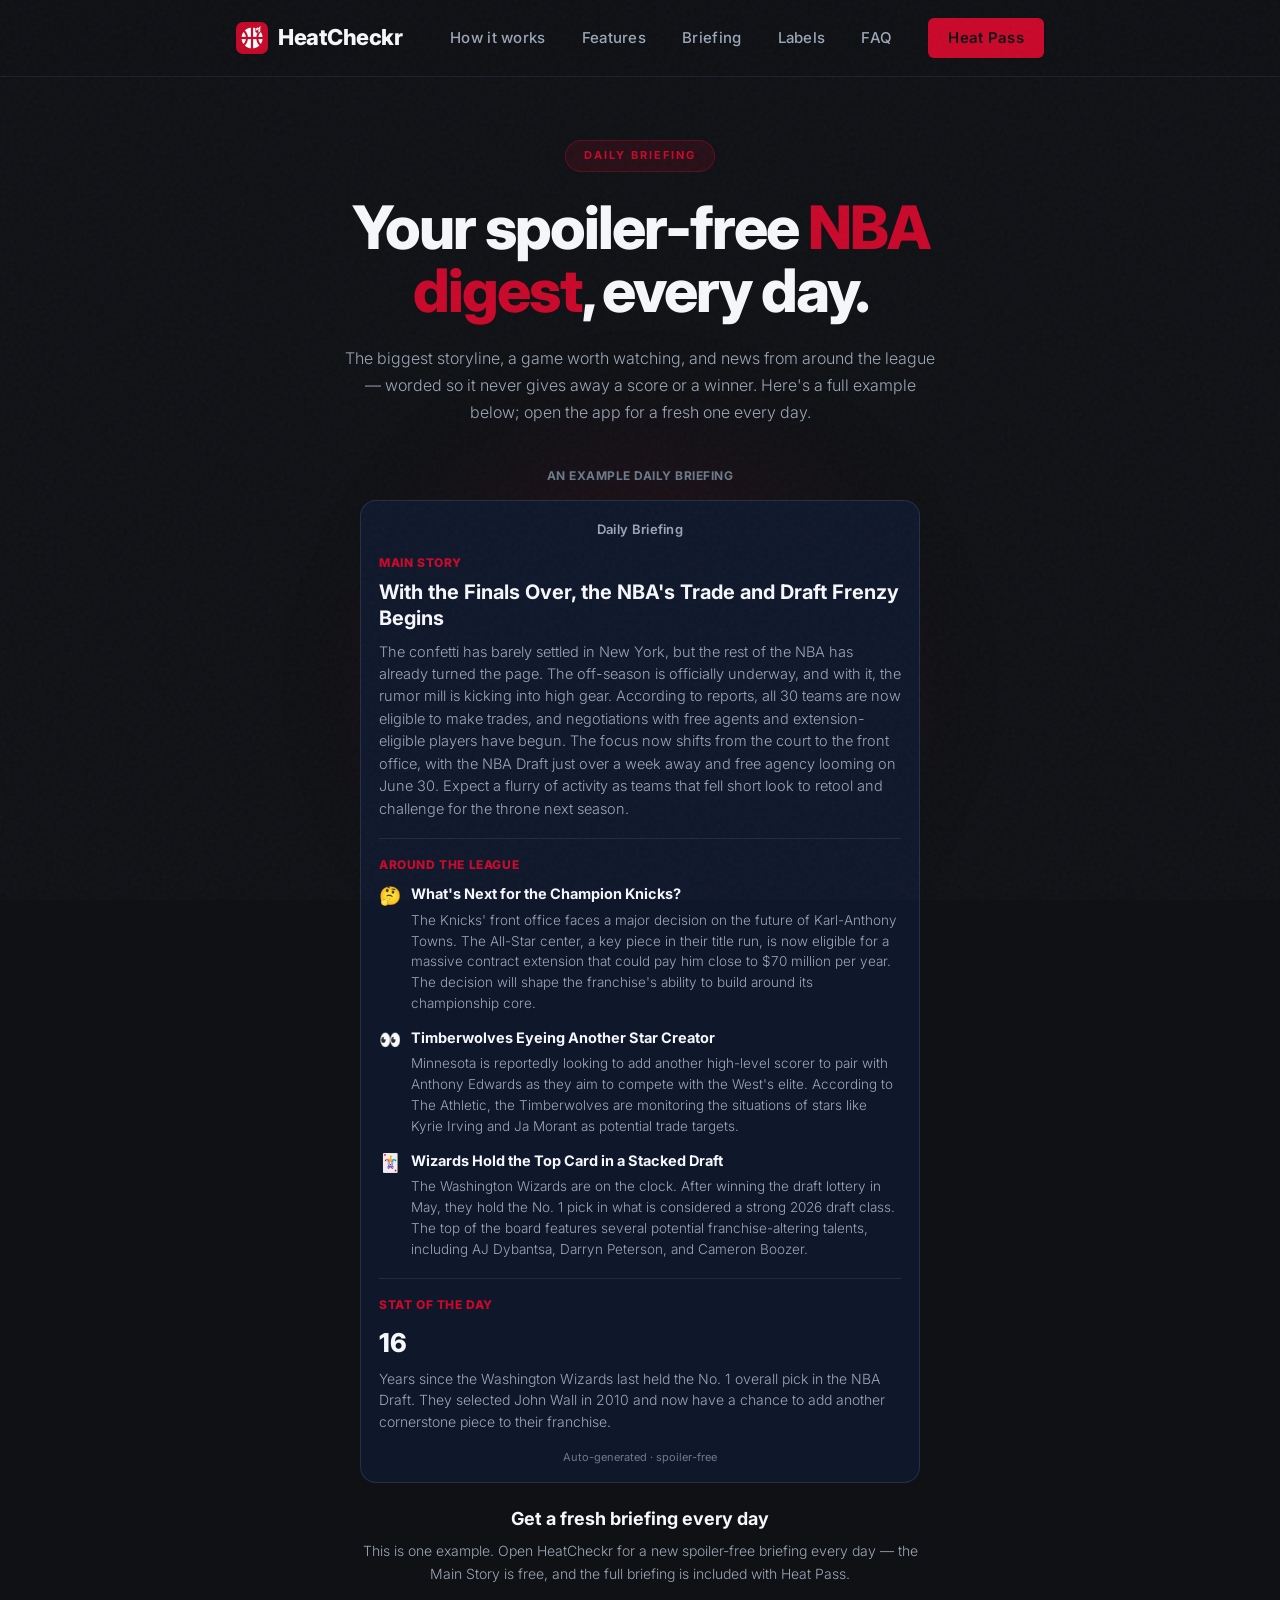
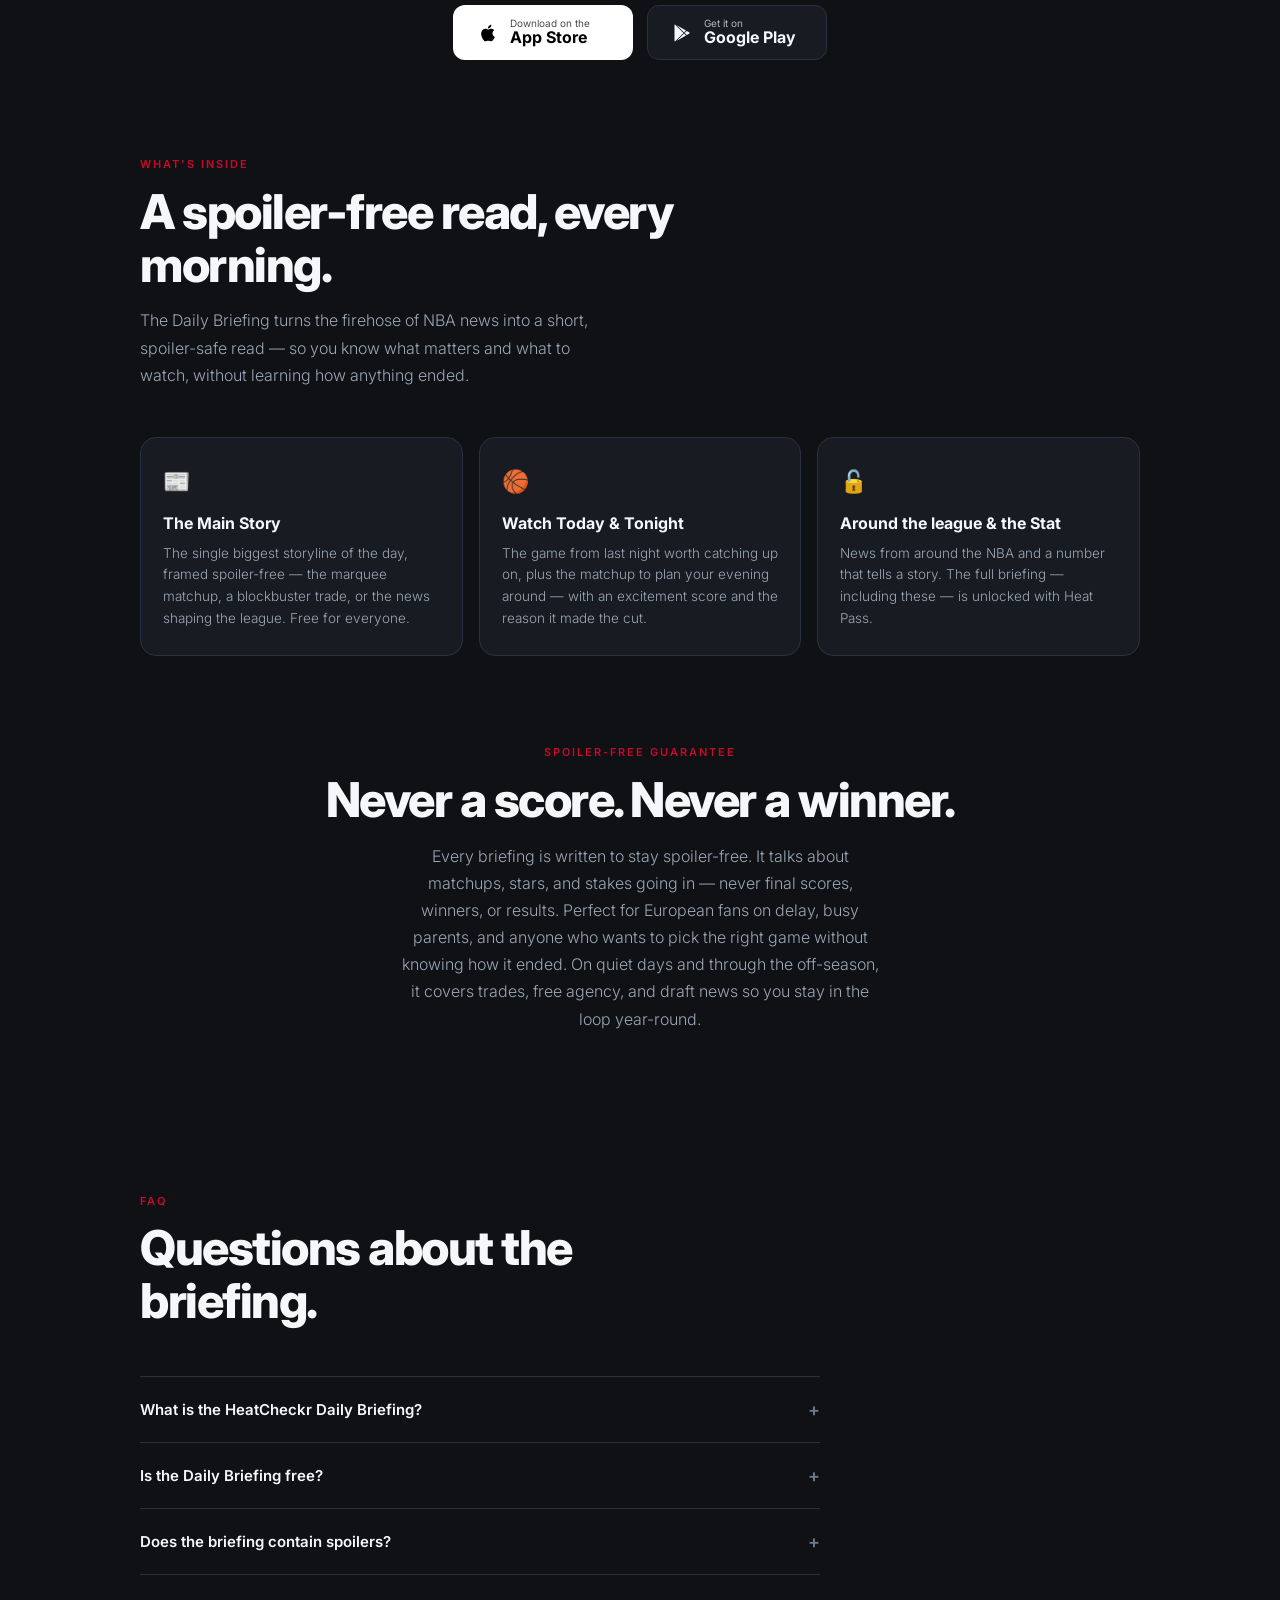
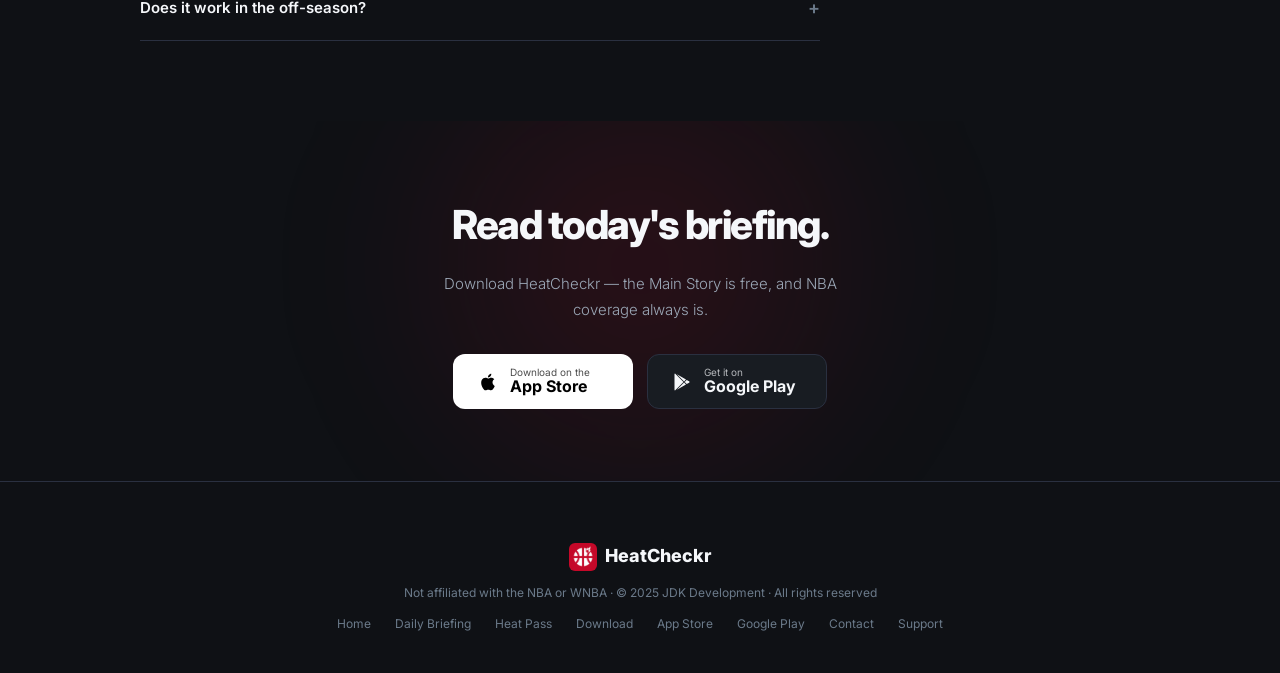
==== commit 1629ff2f: "Show full briefing" ====
--- a/briefing/index.html
+++ b/briefing/index.html
@@ -126,6 +126,8 @@
   .bc-hype span { color: #F6DE9B; font-size: 11px; font-weight: 700; letter-spacing: 0.3px; }
   .bc-headline-sm { color: var(--text); font-size: 14.5px; font-weight: 700; margin-bottom: 4px; }
   .bc-statnum { color: var(--text); font-size: 26px; font-weight: 800; margin-bottom: 4px; }
+  .bc-hit-body { color: var(--text-mid); font-size: 13.5px; line-height: 1.55; font-weight: 300; }
+  .bc-context { color: var(--text-mid); font-size: 14px; line-height: 1.55; font-weight: 300; }
   .bc-locked { display: flex; align-items: center; gap: 6px; margin-top: 6px; }
   .bc-locked svg { flex-shrink: 0; }
   .bc-locked span { color: var(--text-dim); font-size: 13px; font-style: italic; }
@@ -176,73 +178,47 @@
   <div class="br-hero-glow"></div>
   <div class="br-eyebrow reveal">Daily Briefing</div>
   <h1 class="reveal">Your spoiler-free <span class="accent">NBA digest</span>, every day.</h1>
-  <p class="br-hero-sub reveal">The biggest storyline, a game worth watching, and news from around the league — worded so it never gives away a score or a winner. Read the Main Story free; the full briefing lives in the app.</p>
-
-  <!-- Free-user preview (same structure as the app: Main Story shown, the rest locked) -->
+  <p class="br-hero-sub reveal">The biggest storyline, a game worth watching, and news from around the league — worded so it never gives away a score or a winner. Here's a full example below; open the app for a fresh one every day.</p>
+
+  <!-- A full example briefing (static showcase). The app delivers a fresh one daily. -->
   <div class="briefing-preview-wrap reveal">
-    <p class="preview-caption">A look at the Daily Briefing</p>
+    <p class="preview-caption">An example Daily Briefing</p>
     <div class="briefing-card">
       <div class="bc-title">Daily Briefing</div>
 
       <div class="bc-eyebrow">MAIN STORY</div>
-      <div class="bc-headline">A Marquee Tuesday: Contenders Collide Coast to Coast</div>
-      <div class="bc-body">Tonight delivers one of the deepest slates of the week, headlined by two title contenders meeting for the first time this season. Both teams arrive healthy and rolling, with their stars trading MVP buzz over the past month. Expect a measuring-stick game with real seeding stakes — exactly the kind of night worth carving out time for.</div>
-
-      <div class="bc-section">
-        <div class="bc-section-label">WATCH TODAY</div>
-        <div class="bc-pickrow">
-          <span class="bc-matchup">Celtics vs Nuggets</span>
-          <span class="bc-score">8.6</span>
-        </div>
-        <div class="bc-locked">
-          <svg width="13" height="13" viewBox="0 0 24 24" fill="none"><path d="M5 11h14a1 1 0 011 1v8a1 1 0 01-1 1H5a1 1 0 01-1-1v-8a1 1 0 011-1z" stroke="#64748B" stroke-width="2" stroke-linejoin="round"/><path d="M8 11V7a4 4 0 118 0v4" stroke="#64748B" stroke-width="2" stroke-linecap="round" stroke-linejoin="round"/></svg>
-          <span>Unlock why it is worth watching</span>
-        </div>
-      </div>
-
-      <div class="bc-section">
-        <div class="bc-section-label">COMING UP TONIGHT</div>
-        <div class="bc-pickrow">
-          <span class="bc-matchup">Lakers vs Warriors</span>
-          <span class="bc-hype"><span>MUST-WATCH</span></span>
-        </div>
-        <div class="bc-locked">
-          <svg width="13" height="13" viewBox="0 0 24 24" fill="none"><path d="M5 11h14a1 1 0 011 1v8a1 1 0 01-1 1H5a1 1 0 01-1-1v-8a1 1 0 011-1z" stroke="#64748B" stroke-width="2" stroke-linejoin="round"/><path d="M8 11V7a4 4 0 118 0v4" stroke="#64748B" stroke-width="2" stroke-linecap="round" stroke-linejoin="round"/></svg>
-          <span>Unlock why to tune in</span>
-        </div>
-      </div>
+      <div class="bc-headline">With the Finals Over, the NBA's Trade and Draft Frenzy Begins</div>
+      <div class="bc-body">The confetti has barely settled in New York, but the rest of the NBA has already turned the page. The off-season is officially underway, and with it, the rumor mill is kicking into high gear. According to reports, all 30 teams are now eligible to make trades, and negotiations with free agents and extension-eligible players have begun. The focus now shifts from the court to the front office, with the NBA Draft just over a week away and free agency looming on June 30. Expect a flurry of activity as teams that fell short look to retool and challenge for the throne next season.</div>
 
       <div class="bc-section">
         <div class="bc-section-label">AROUND THE LEAGUE</div>
         <div class="bc-hit">
-          <span class="bc-hit-emoji">📈</span>
+          <span class="bc-hit-emoji">🤔</span>
           <div style="flex:1;">
-            <div class="bc-headline-sm">A young core keeps surging up the standings</div>
-            <div class="bc-locked">
-              <svg width="13" height="13" viewBox="0 0 24 24" fill="none"><path d="M5 11h14a1 1 0 011 1v8a1 1 0 01-1 1H5a1 1 0 01-1-1v-8a1 1 0 011-1z" stroke="#64748B" stroke-width="2" stroke-linejoin="round"/><path d="M8 11V7a4 4 0 118 0v4" stroke="#64748B" stroke-width="2" stroke-linecap="round" stroke-linejoin="round"/></svg>
-              <span>Unlock the full update</span>
-            </div>
+            <div class="bc-headline-sm">What's Next for the Champion Knicks?</div>
+            <div class="bc-hit-body">The Knicks' front office faces a major decision on the future of Karl-Anthony Towns. The All-Star center, a key piece in their title run, is now eligible for a massive contract extension that could pay him close to $70 million per year. The decision will shape the franchise's ability to build around its championship core.</div>
           </div>
         </div>
         <div class="bc-hit">
-          <span class="bc-hit-emoji">🔁</span>
+          <span class="bc-hit-emoji">👀</span>
           <div style="flex:1;">
-            <div class="bc-headline-sm">Trade buzz heats up ahead of the deadline</div>
-            <div class="bc-locked">
-              <svg width="13" height="13" viewBox="0 0 24 24" fill="none"><path d="M5 11h14a1 1 0 011 1v8a1 1 0 01-1 1H5a1 1 0 01-1-1v-8a1 1 0 011-1z" stroke="#64748B" stroke-width="2" stroke-linejoin="round"/><path d="M8 11V7a4 4 0 118 0v4" stroke="#64748B" stroke-width="2" stroke-linecap="round" stroke-linejoin="round"/></svg>
-              <span>Unlock the full update</span>
-            </div>
+            <div class="bc-headline-sm">Timberwolves Eyeing Another Star Creator</div>
+            <div class="bc-hit-body">Minnesota is reportedly looking to add another high-level scorer to pair with Anthony Edwards as they aim to compete with the West's elite. According to The Athletic, the Timberwolves are monitoring the situations of stars like Kyrie Irving and Ja Morant as potential trade targets.</div>
+          </div>
+        </div>
+        <div class="bc-hit">
+          <span class="bc-hit-emoji">🃏</span>
+          <div style="flex:1;">
+            <div class="bc-headline-sm">Wizards Hold the Top Card in a Stacked Draft</div>
+            <div class="bc-hit-body">The Washington Wizards are on the clock. After winning the draft lottery in May, they hold the No. 1 pick in what is considered a strong 2026 draft class. The top of the board features several potential franchise-altering talents, including AJ Dybantsa, Darryn Peterson, and Cameron Boozer.</div>
           </div>
         </div>
       </div>
 
       <div class="bc-section">
         <div class="bc-section-label">STAT OF THE DAY</div>
-        <div class="bc-statnum">7</div>
-        <div class="bc-locked">
-          <svg width="13" height="13" viewBox="0 0 24 24" fill="none"><path d="M5 11h14a1 1 0 011 1v8a1 1 0 01-1 1H5a1 1 0 01-1-1v-8a1 1 0 011-1z" stroke="#64748B" stroke-width="2" stroke-linejoin="round"/><path d="M8 11V7a4 4 0 118 0v4" stroke="#64748B" stroke-width="2" stroke-linecap="round" stroke-linejoin="round"/></svg>
-          <span>Unlock the story behind the number</span>
-        </div>
+        <div class="bc-statnum">16</div>
+        <div class="bc-context">Years since the Washington Wizards last held the No. 1 overall pick in the NBA Draft. They selected John Wall in 2010 and now have a chance to add another cornerstone piece to their franchise.</div>
       </div>
 
       <div class="bc-disclaimer">Auto-generated · spoiler-free</div>
@@ -251,8 +227,8 @@
 
   <!-- Download lead -->
   <div class="br-download reveal">
-    <h3>Get the full briefing</h3>
-    <p>The Main Story is free. Unlock Watch Today, Coming Up Tonight, around-the-league news, and the Stat of the Day in the app.</p>
+    <h3>Get a fresh briefing every day</h3>
+    <p>This is one example. Open HeatCheckr for a new spoiler-free briefing every day — the Main Story is free, and the full briefing is included with Heat Pass.</p>
     <div class="br-cta-row">
       <a href="https://apps.apple.com/app/heatcheckr/id6757223698" class="btn-store btn-apple" target="_blank" rel="noopener noreferrer">
         <svg width="20" height="20" viewBox="0 0 24 24" fill="currentColor"><path d="M18.71 19.5c-.83 1.24-1.71 2.45-3.05 2.47-1.34.03-1.77-.79-3.29-.79-1.53 0-2 .77-3.27.82-1.31.05-2.3-1.32-3.14-2.53C4.25 17 2.94 12.45 4.7 9.39c.87-1.52 2.43-2.48 4.12-2.51 1.28-.02 2.5.87 3.29.87.78 0 2.26-1.07 3.8-.91.65.03 2.47.26 3.64 1.98-.09.06-2.17 1.28-2.15 3.81.03 3.02 2.65 4.03 2.68 4.04-.03.07-.42 1.44-1.38 2.83M13 3.5c.73-.83 1.94-1.46 2.94-1.5.13 1.17-.34 2.35-1.04 3.19-.69.85-1.83 1.51-2.95 1.42-.15-1.15.41-2.35 1.05-3.11z"/></svg>
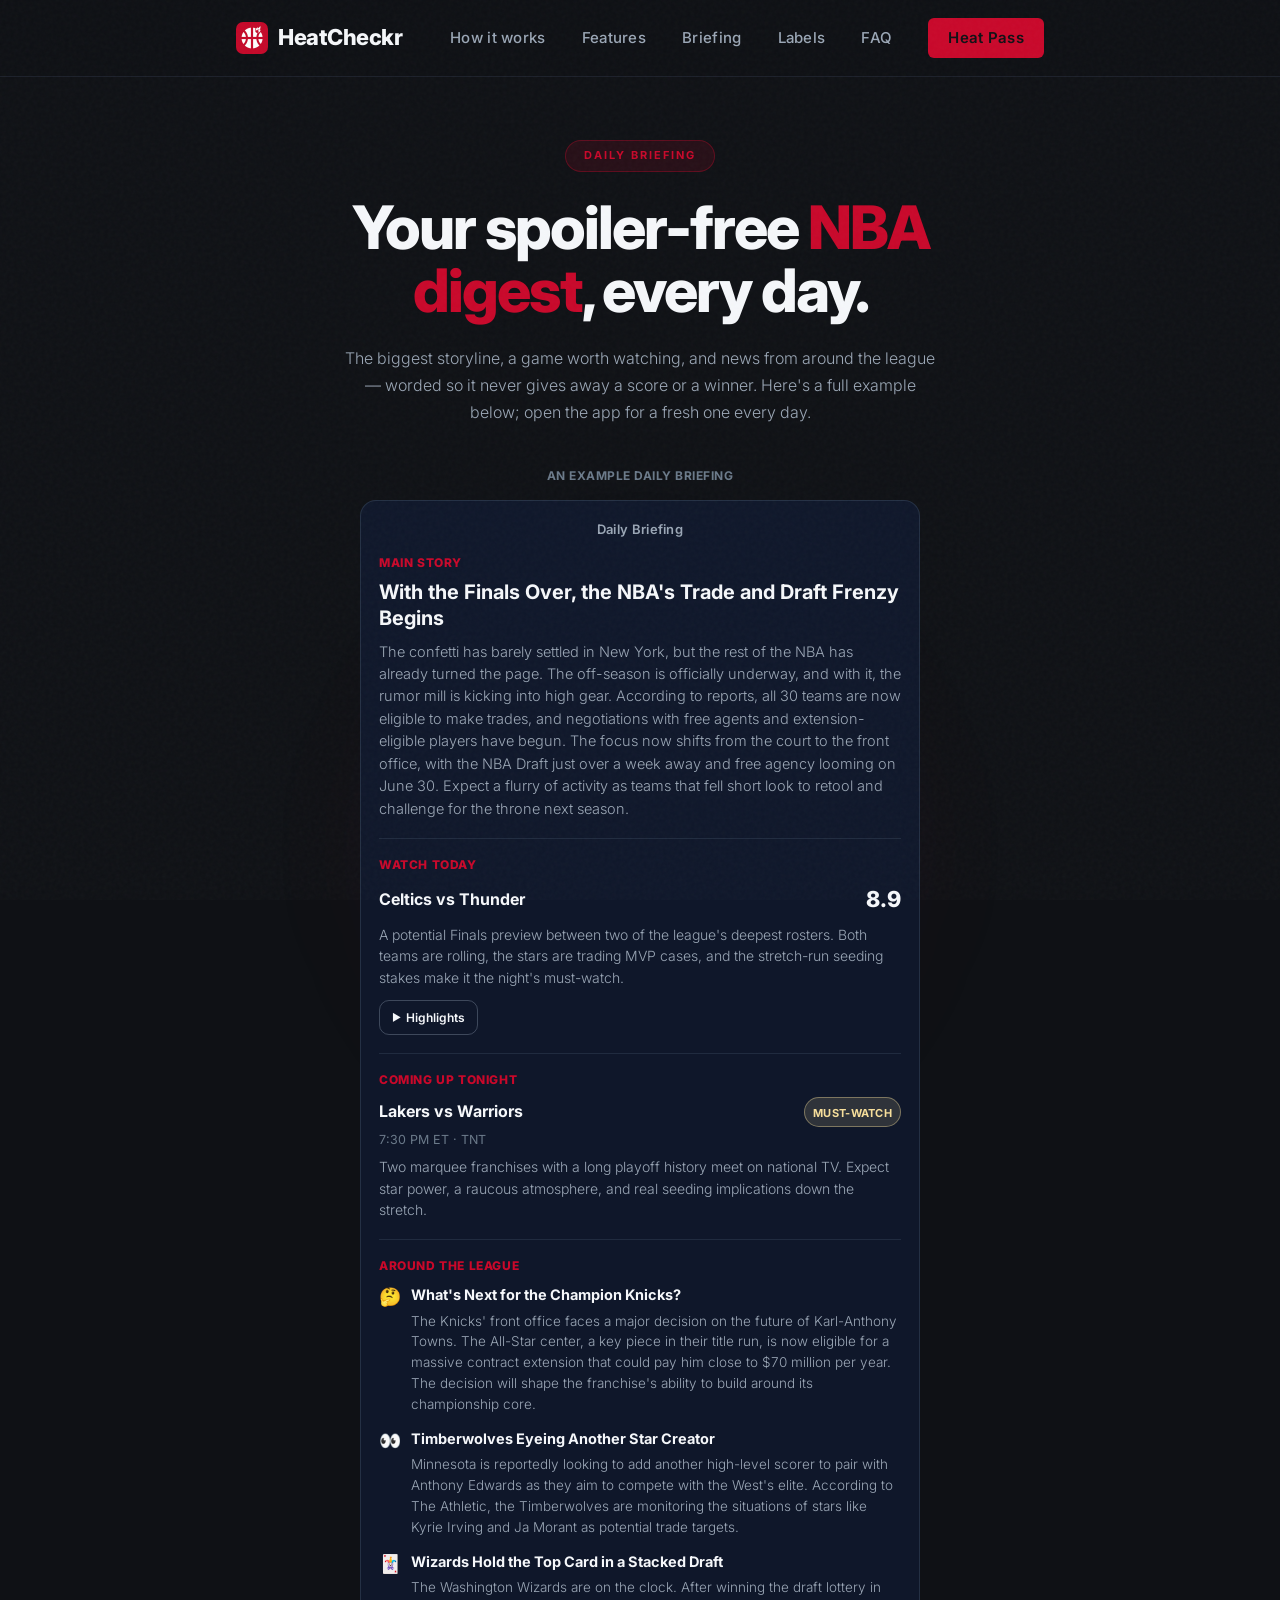
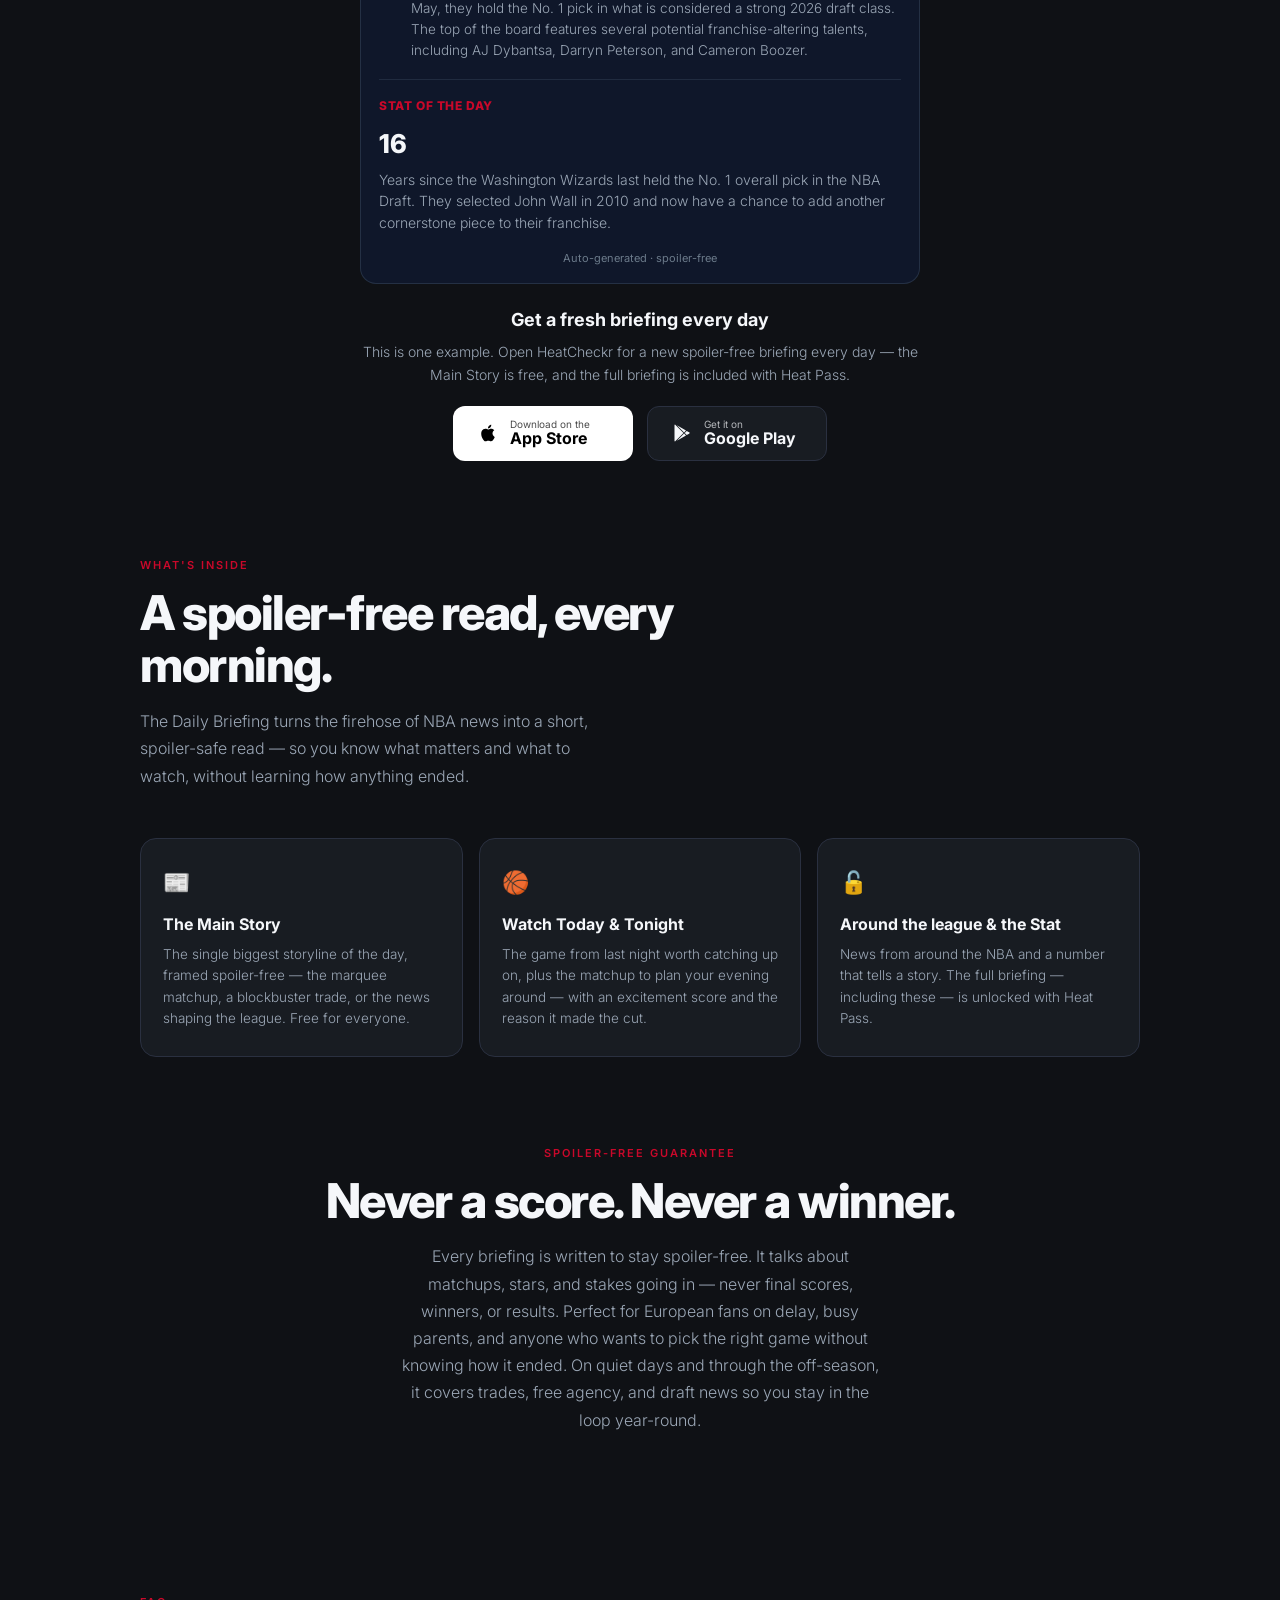
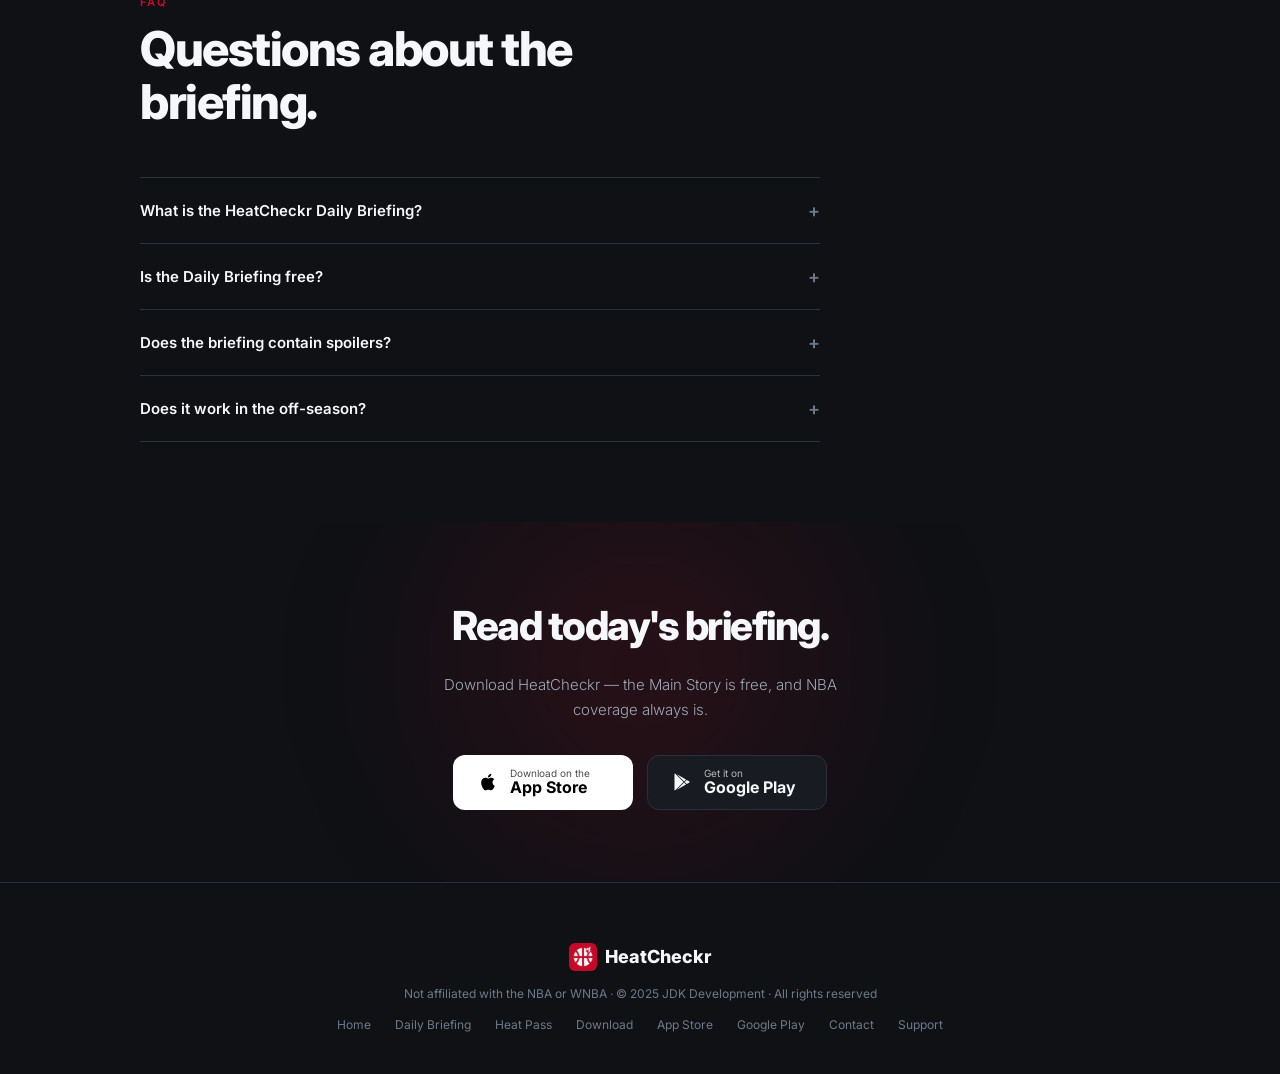
==== commit 27ce98fa: "Show full briefing" ====
--- a/briefing/index.html
+++ b/briefing/index.html
@@ -128,6 +128,11 @@
   .bc-statnum { color: var(--text); font-size: 26px; font-weight: 800; margin-bottom: 4px; }
   .bc-hit-body { color: var(--text-mid); font-size: 13.5px; line-height: 1.55; font-weight: 300; }
   .bc-context { color: var(--text-mid); font-size: 14px; line-height: 1.55; font-weight: 300; }
+  .bc-why { color: var(--text-mid); font-size: 14px; line-height: 1.55; font-weight: 300; margin-top: 6px; }
+  .bc-meta { color: var(--text-dim); font-size: 12.5px; margin-top: 3px; }
+  .bc-watchbtn { display: inline-flex; align-items: center; gap: 5px; margin-top: 11px; border: 1px solid rgba(148,163,184,0.35); border-radius: 10px; padding: 7px 12px; }
+  .bc-watchbtn .ic { color: var(--text); font-size: 10px; }
+  .bc-watchbtn .tx { color: var(--text); font-size: 12px; font-weight: 600; }
   .bc-locked { display: flex; align-items: center; gap: 6px; margin-top: 6px; }
   .bc-locked svg { flex-shrink: 0; }
   .bc-locked span { color: var(--text-dim); font-size: 13px; font-style: italic; }
@@ -189,6 +194,26 @@
       <div class="bc-eyebrow">MAIN STORY</div>
       <div class="bc-headline">With the Finals Over, the NBA's Trade and Draft Frenzy Begins</div>
       <div class="bc-body">The confetti has barely settled in New York, but the rest of the NBA has already turned the page. The off-season is officially underway, and with it, the rumor mill is kicking into high gear. According to reports, all 30 teams are now eligible to make trades, and negotiations with free agents and extension-eligible players have begun. The focus now shifts from the court to the front office, with the NBA Draft just over a week away and free agency looming on June 30. Expect a flurry of activity as teams that fell short look to retool and challenge for the throne next season.</div>
+
+      <div class="bc-section">
+        <div class="bc-section-label">WATCH TODAY</div>
+        <div class="bc-pickrow">
+          <span class="bc-matchup">Celtics vs Thunder</span>
+          <span class="bc-score">8.9</span>
+        </div>
+        <div class="bc-why">A potential Finals preview between two of the league's deepest rosters. Both teams are rolling, the stars are trading MVP cases, and the stretch-run seeding stakes make it the night's must-watch.</div>
+        <span class="bc-watchbtn"><span class="ic">▶</span><span class="tx">Highlights</span></span>
+      </div>
+
+      <div class="bc-section">
+        <div class="bc-section-label">COMING UP TONIGHT</div>
+        <div class="bc-pickrow">
+          <span class="bc-matchup">Lakers vs Warriors</span>
+          <span class="bc-hype"><span>MUST-WATCH</span></span>
+        </div>
+        <div class="bc-meta">7:30 PM ET · TNT</div>
+        <div class="bc-why">Two marquee franchises with a long playoff history meet on national TV. Expect star power, a raucous atmosphere, and real seeding implications down the stretch.</div>
+      </div>
 
       <div class="bc-section">
         <div class="bc-section-label">AROUND THE LEAGUE</div>
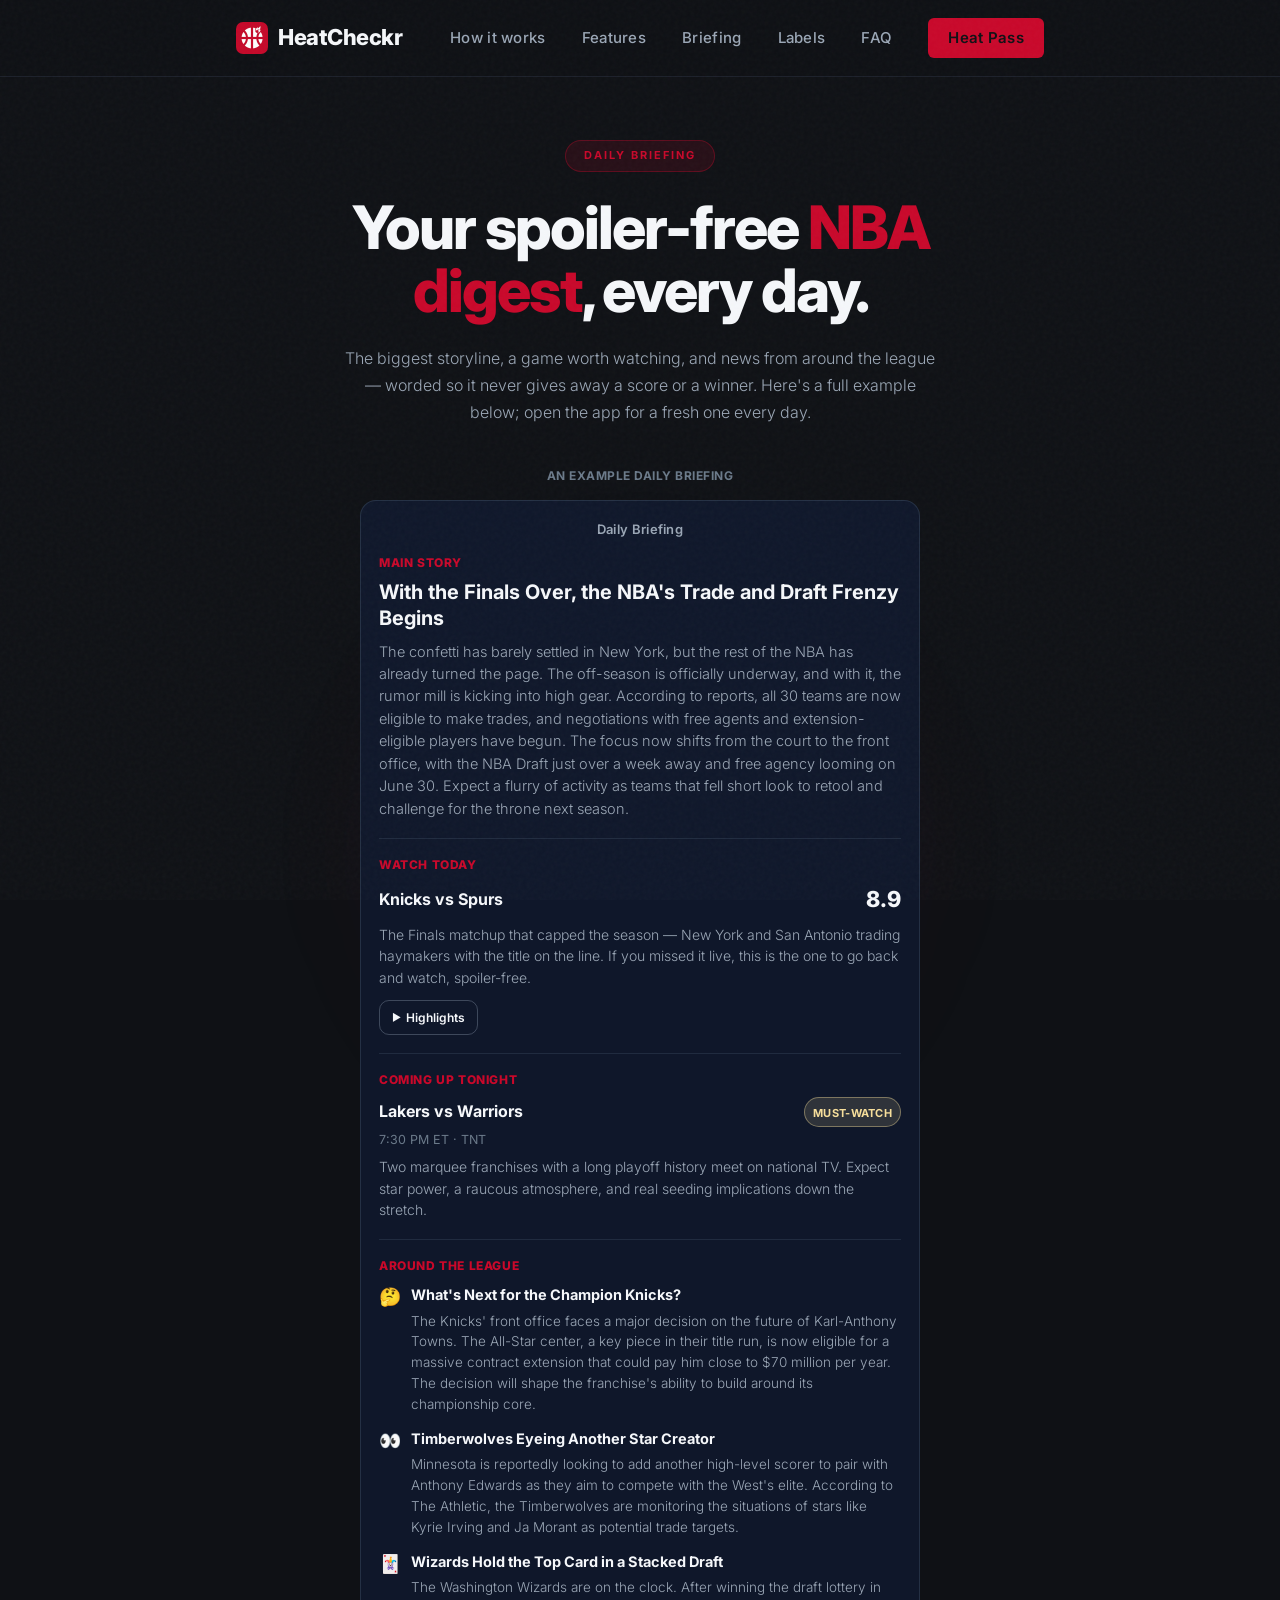
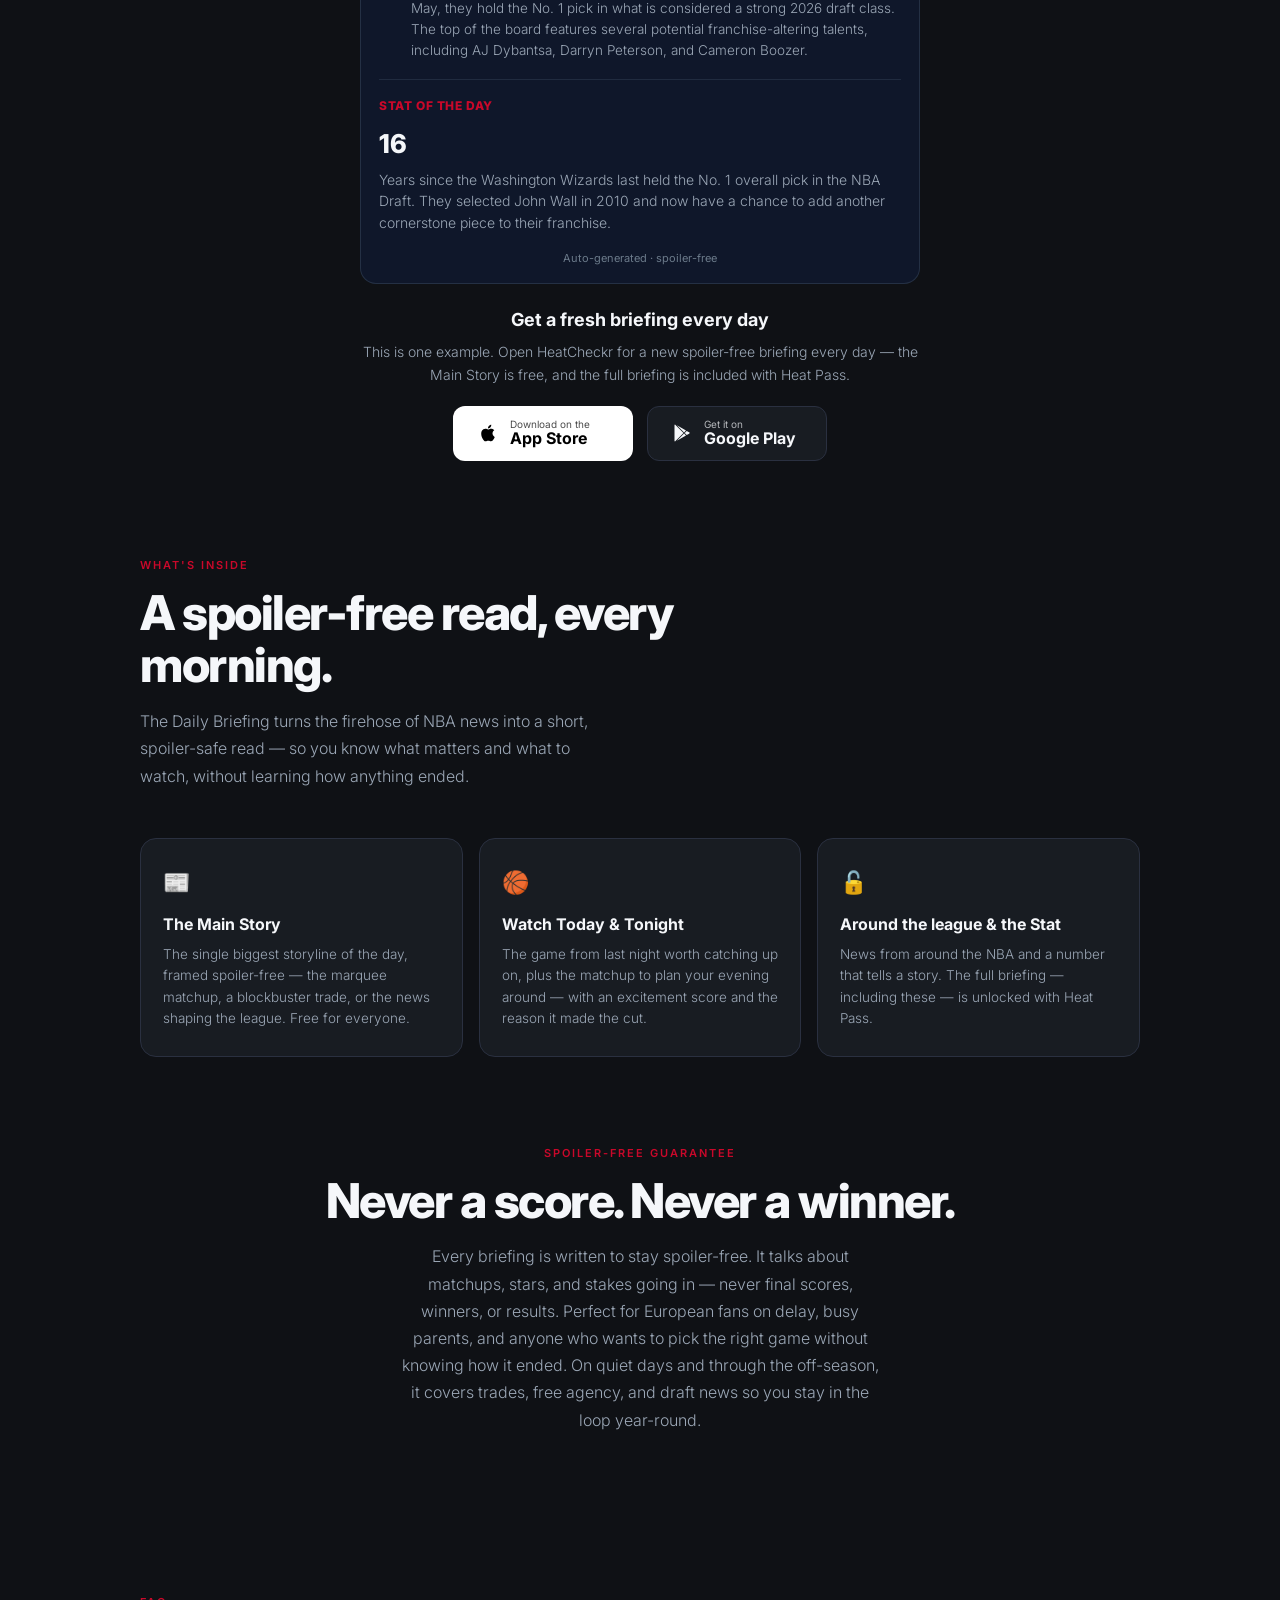
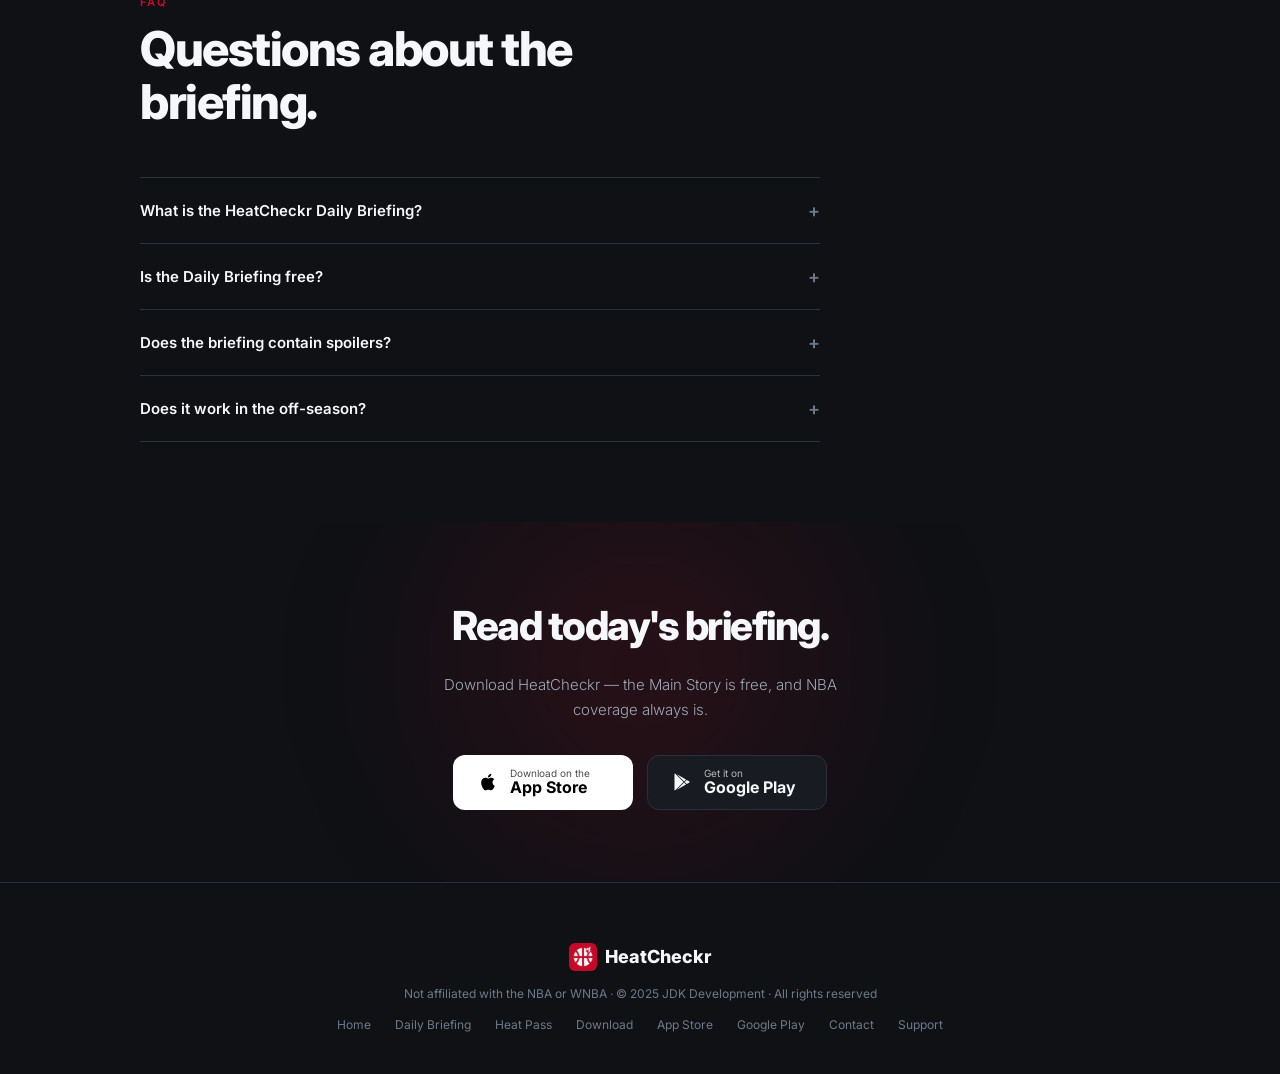
==== commit 15a18b9b: "Fix the game shown" ====
--- a/briefing/index.html
+++ b/briefing/index.html
@@ -198,10 +198,10 @@
       <div class="bc-section">
         <div class="bc-section-label">WATCH TODAY</div>
         <div class="bc-pickrow">
-          <span class="bc-matchup">Celtics vs Thunder</span>
+          <span class="bc-matchup">Knicks vs Spurs</span>
           <span class="bc-score">8.9</span>
         </div>
-        <div class="bc-why">A potential Finals preview between two of the league's deepest rosters. Both teams are rolling, the stars are trading MVP cases, and the stretch-run seeding stakes make it the night's must-watch.</div>
+        <div class="bc-why">The Finals matchup that capped the season — New York and San Antonio trading haymakers with the title on the line. If you missed it live, this is the one to go back and watch, spoiler-free.</div>
         <span class="bc-watchbtn"><span class="ic">▶</span><span class="tx">Highlights</span></span>
       </div>
 
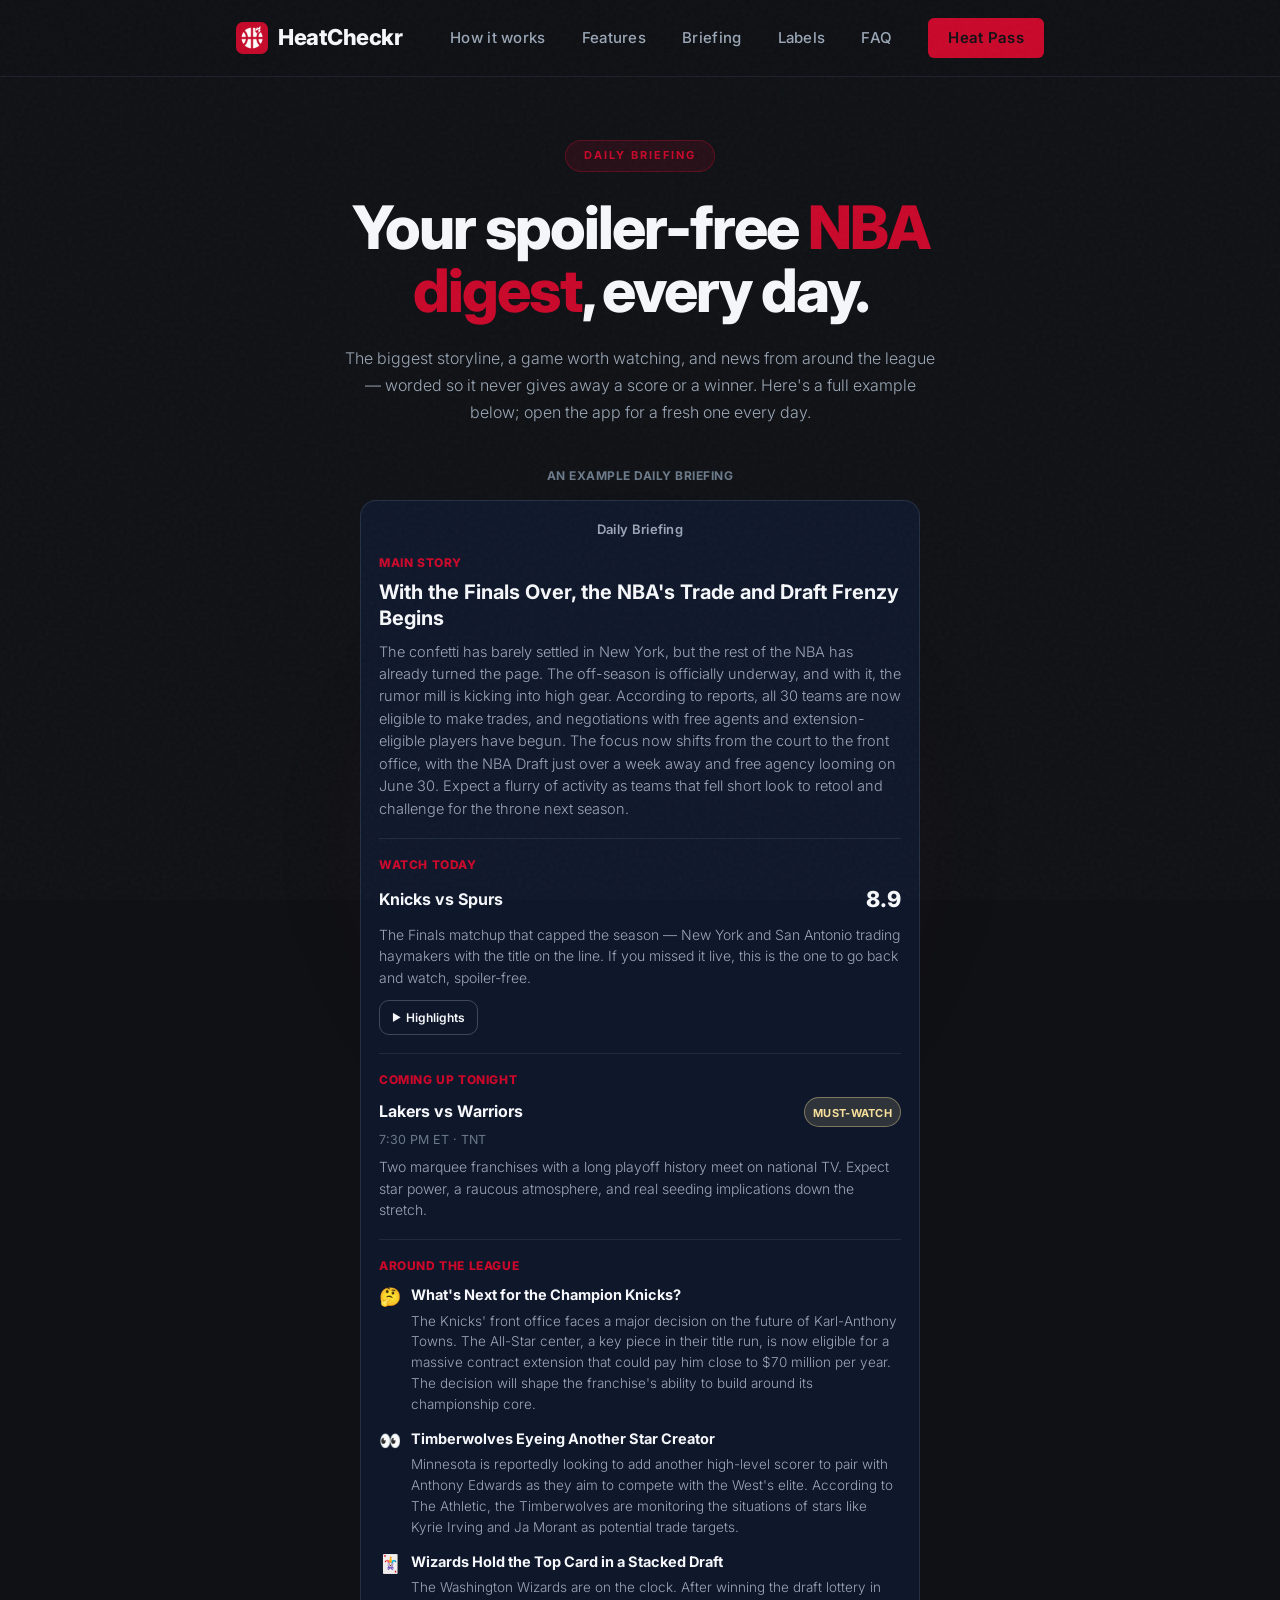
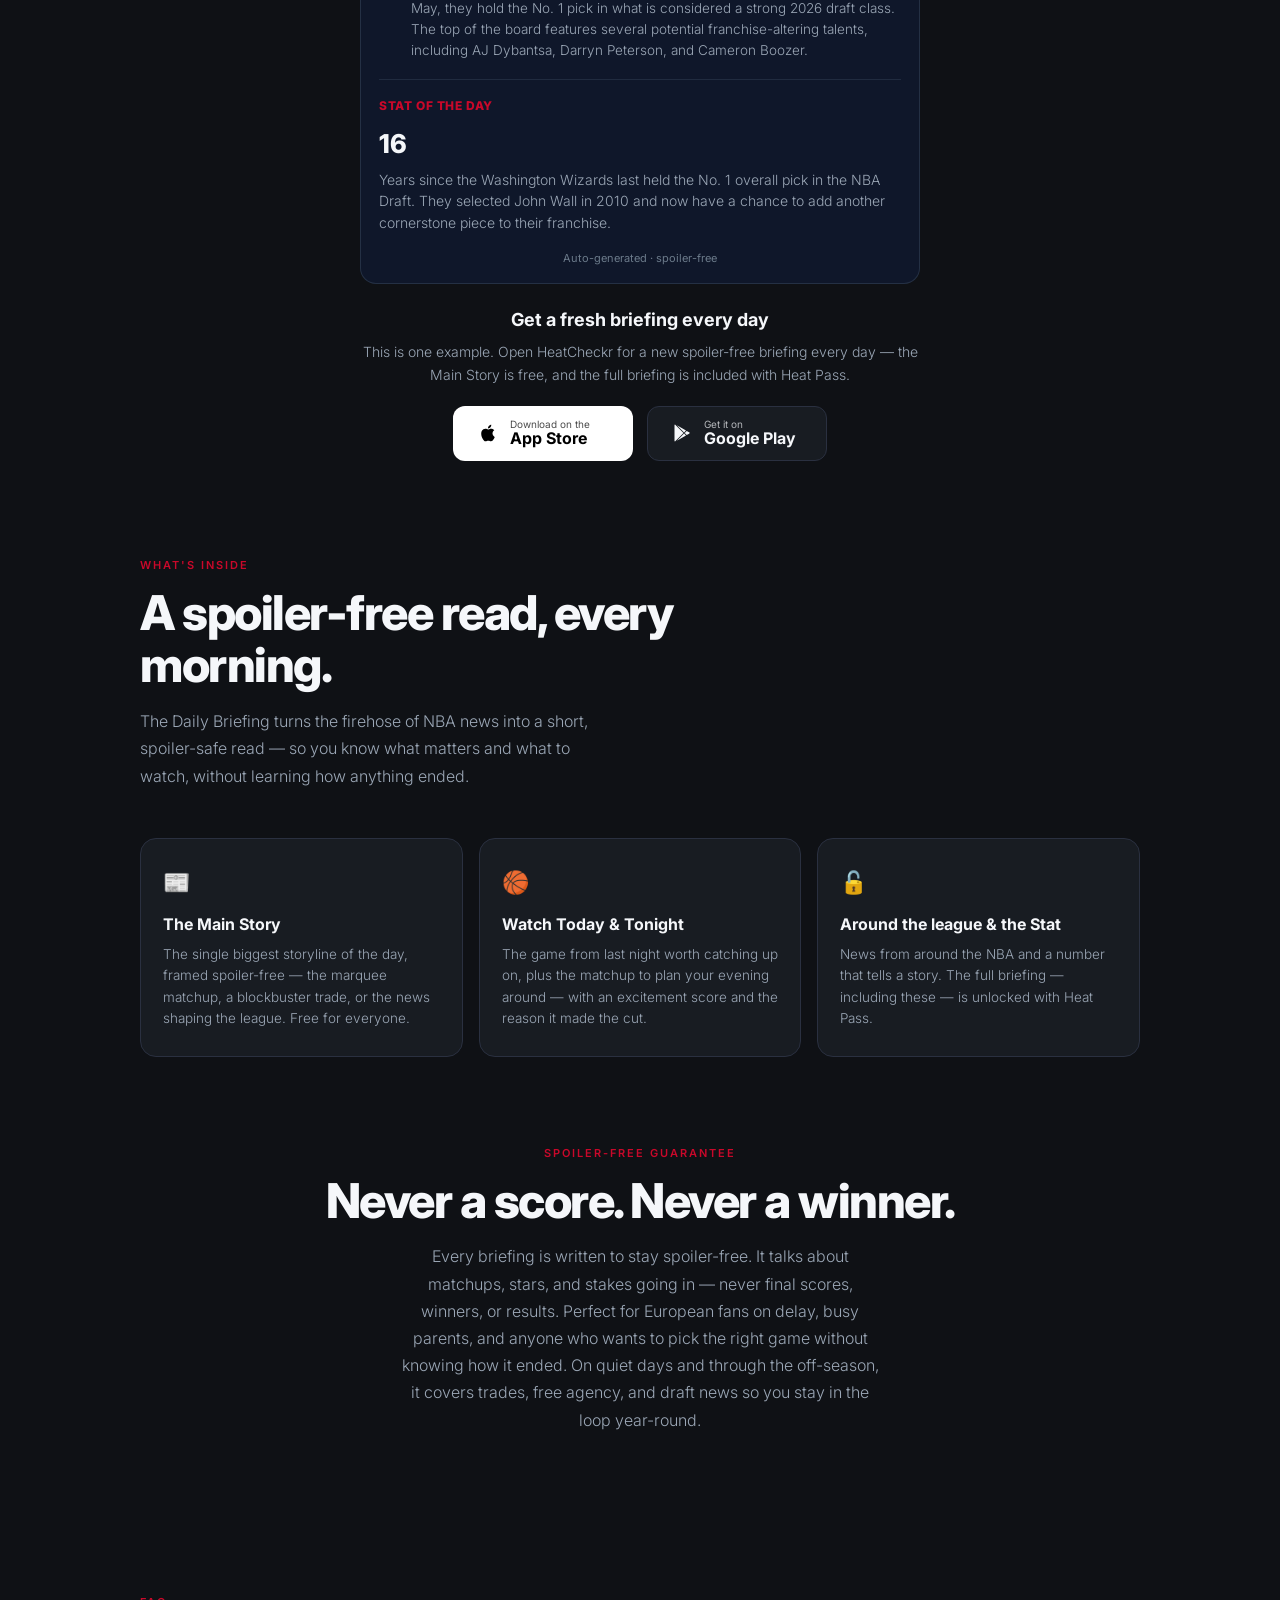
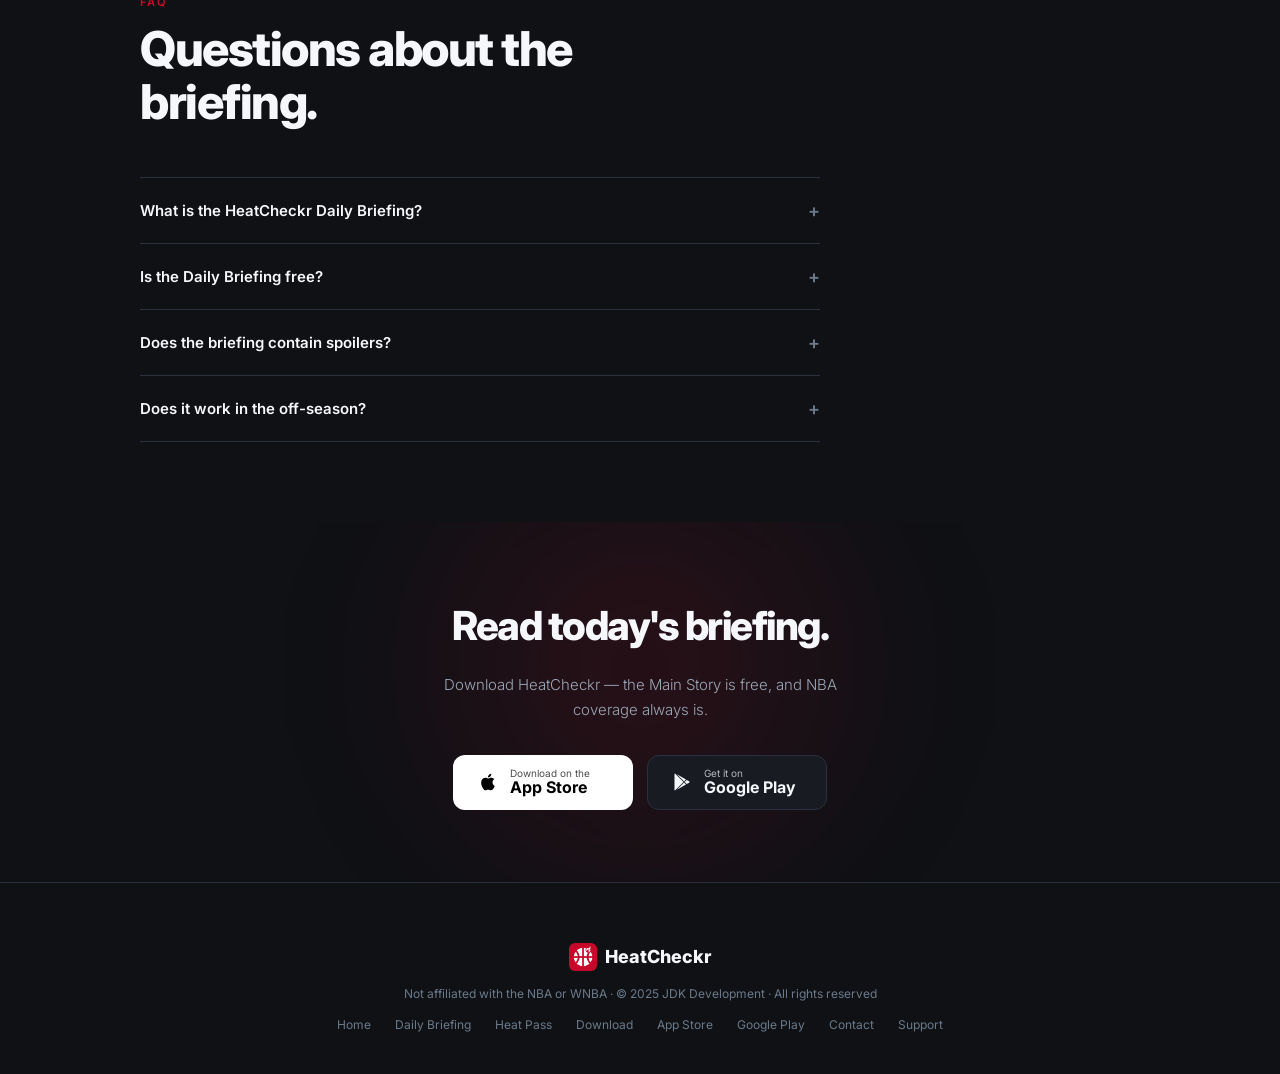
==== commit d662556c: "SEO improvements" ====
--- a/briefing/index.html
+++ b/briefing/index.html
@@ -20,10 +20,10 @@
 <meta property="twitter:description" content="A spoiler-free NBA digest every day. Read the free Main Story, get the full briefing in the app.">
 <meta property="twitter:image" content="https://www.heatcheckr.com/images/icon.png">
 
-<link rel="icon" type="image/png" href="/images/icon.png">
+<link rel="icon" type="image/png" href="/images/icon-192.png">
 <link rel="canonical" href="https://www.heatcheckr.com/briefing/">
 <meta name="robots" content="index, follow">
-<link rel="apple-touch-icon" sizes="180x180" href="/images/icon.png">
+<link rel="apple-touch-icon" sizes="180x180" href="/images/icon-192.png">
 <link rel="manifest" href="/site.webmanifest">
 <meta name="theme-color" content="#0F1115">
 
@@ -165,8 +165,8 @@
 <!-- Nav -->
 <nav>
   <a href="/" class="nav-logo">
-    <img src="/images/icon.png" alt="HeatCheckr" class="nav-icon" />
-    HeatCheckr</span>
+    <img src="/images/icon-192.png" alt="HeatCheckr" class="nav-icon" />
+    HeatCheckr
   </a>
   <div class="nav-links">
     <a href="/#how">How it works</a>
@@ -366,8 +366,8 @@
 <!-- Footer -->
 <footer>
   <div class="footer-logo">
-    <img src="/images/icon.png" alt="HeatCheckr" class="footer-icon" />
-    HeatCheckr</span>
+    <img src="/images/icon-192.png" alt="HeatCheckr" class="footer-icon" />
+    HeatCheckr
   </div>
   <p>Not affiliated with the NBA or WNBA · © 2025 JDK Development · All rights reserved</p>
   <div class="footer-links">
--- a/style.css
+++ b/style.css
@@ -95,16 +95,16 @@
     transition: transform 0.2s, box-shadow 0.2s !important;
   }
   .nav-cta:hover { transform: translateY(-1px); box-shadow: 0 4px 16px var(--accent-glow); }
-  .nav-x-link {
+  .nav-social-link {
     color: var(--text-mid);
     display: flex;
     align-items: center;
     transition: color 0.2s;
     line-height: 0;
   }
-  .nav-x-link:hover { color: var(--text); }
-  .nav-x-link svg { width: 18px; height: 18px; fill: currentColor; }
-  .nav-x-link {
+  .nav-social-link:hover { color: var(--text); }
+  .nav-social-link svg { width: 18px; height: 18px; fill: currentColor; }
+  .nav-social-link {
     position: absolute;
     right: 20px;
     top: 50%;
@@ -132,6 +132,7 @@
     text-align: center;
     padding: 100px 12px 40px;
     position: relative;
+    overflow-x: clip; /* the 700px .hero-glow otherwise widens the page on phones */
   }
   .hero-glow {
     position: absolute;
@@ -812,6 +813,7 @@
     border: 1px solid var(--border);
     border-radius: 12px;
     color: var(--text);
+    text-decoration: none;
     font-family: var(--font-body);
     font-size: 15px;
     font-weight: 600;
@@ -986,3 +988,60 @@
   @media (max-width: 768px) {
     .press-grid { grid-template-columns: 1fr; }
   }
+
+/* ── Floating "Buy me a coffee" button ── */
+.bmc-float {
+  position: fixed;
+  right: 20px;
+  bottom: 20px;
+  z-index: 200;
+  display: flex;
+  align-items: center;
+  background: #FFDD00;
+  border-radius: 999px;
+  box-shadow: 0 8px 24px rgba(0, 0, 0, 0.35);
+  opacity: 0;
+  transform: translateY(16px);
+  transition: opacity .3s ease, transform .3s ease;
+  pointer-events: none;
+}
+.bmc-float.show {
+  opacity: 1;
+  transform: translateY(0);
+  pointer-events: auto;
+}
+.bmc-float-link {
+  display: flex;
+  align-items: center;
+  gap: 8px;
+  padding: 12px 6px 12px 18px;
+  color: #0D0C22;
+  font-weight: 800;
+  font-size: 15px;
+  letter-spacing: -0.01em;
+  text-decoration: none;
+}
+.bmc-float-link:hover { color: #0D0C22; }
+.bmc-float-emoji { font-size: 18px; line-height: 1; }
+.bmc-float-text { white-space: nowrap; }
+.bmc-float-close {
+  display: flex;
+  align-items: center;
+  justify-content: center;
+  width: 26px;
+  height: 26px;
+  margin-right: 8px;
+  padding: 0;
+  border: none;
+  border-radius: 50%;
+  background: rgba(0, 0, 0, 0.12);
+  cursor: pointer;
+  transition: background .2s ease;
+  flex: none;
+}
+.bmc-float-close svg { display: block; }
+.bmc-float-close:hover { background: rgba(0, 0, 0, 0.22); }
+@media (max-width: 480px) {
+  .bmc-float { right: 12px; bottom: 12px; }
+  .bmc-float-link { font-size: 14px; padding: 10px 6px 10px 14px; }
+}
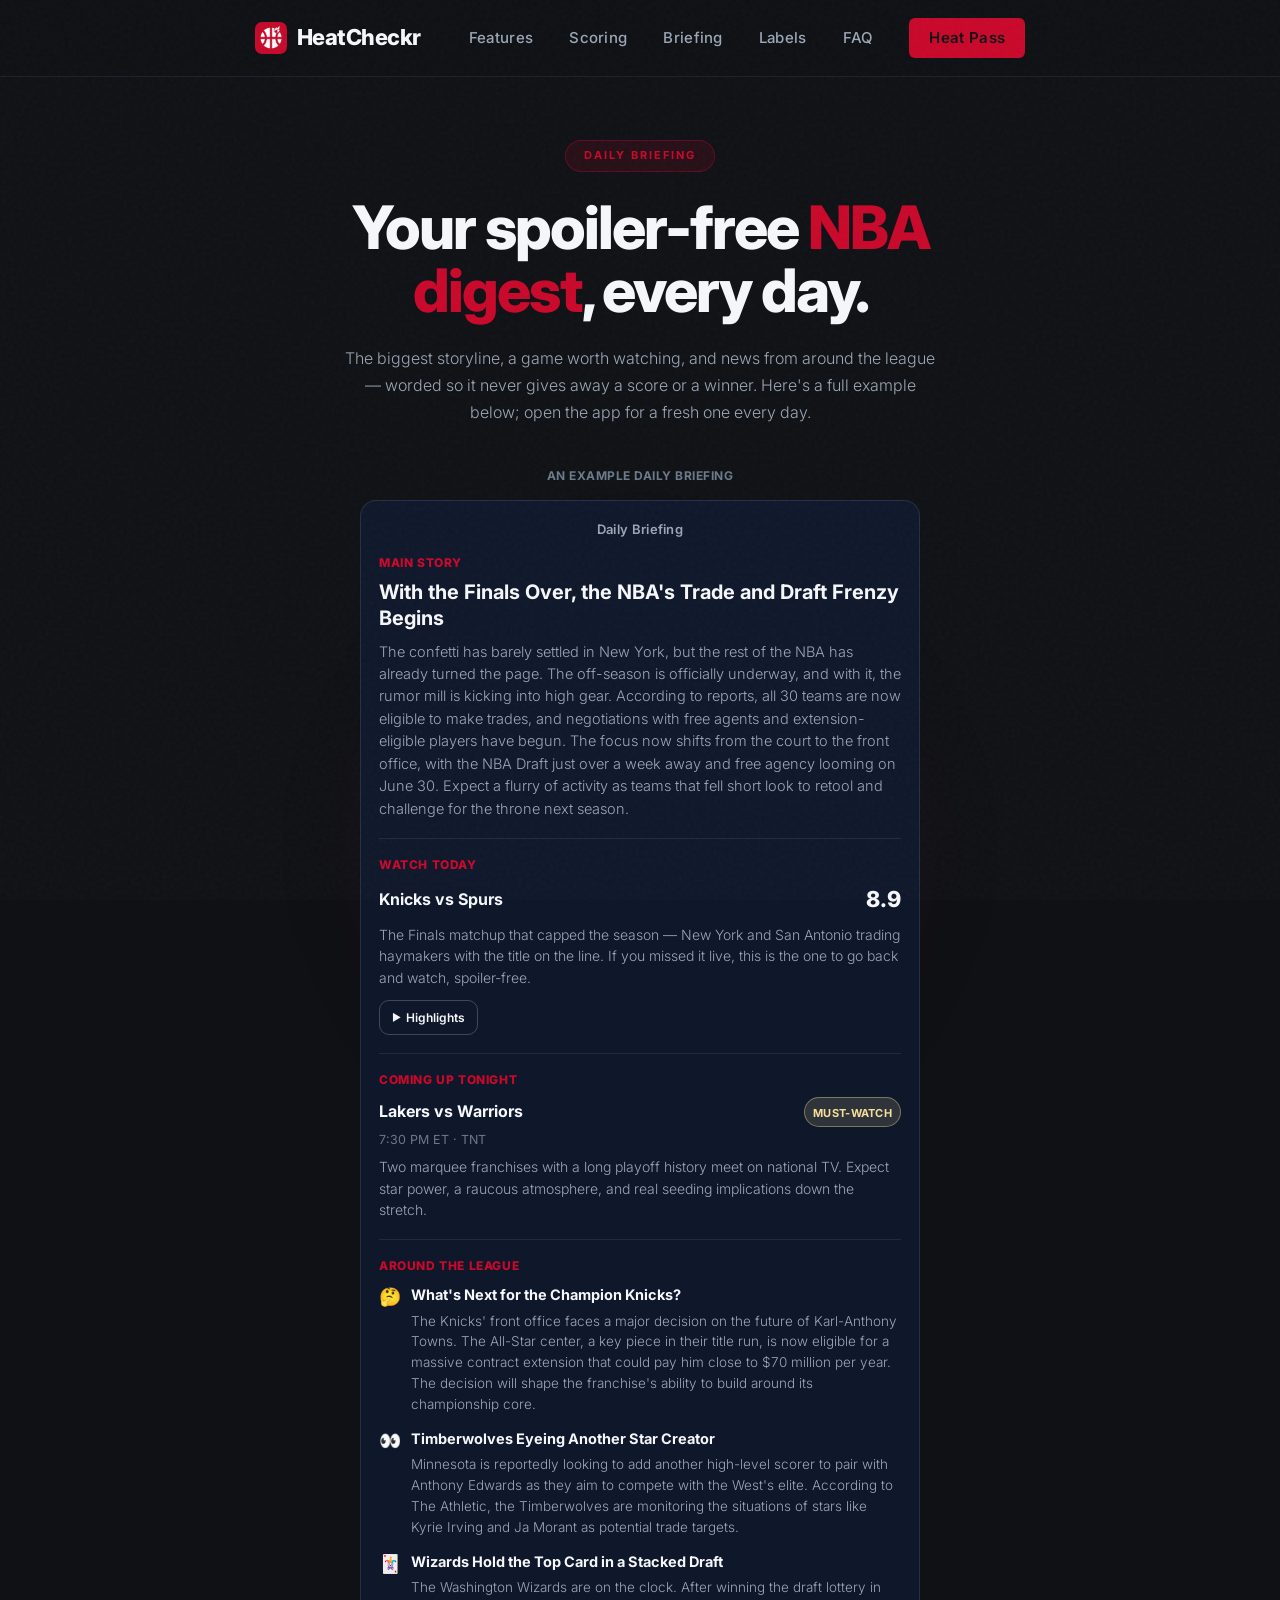
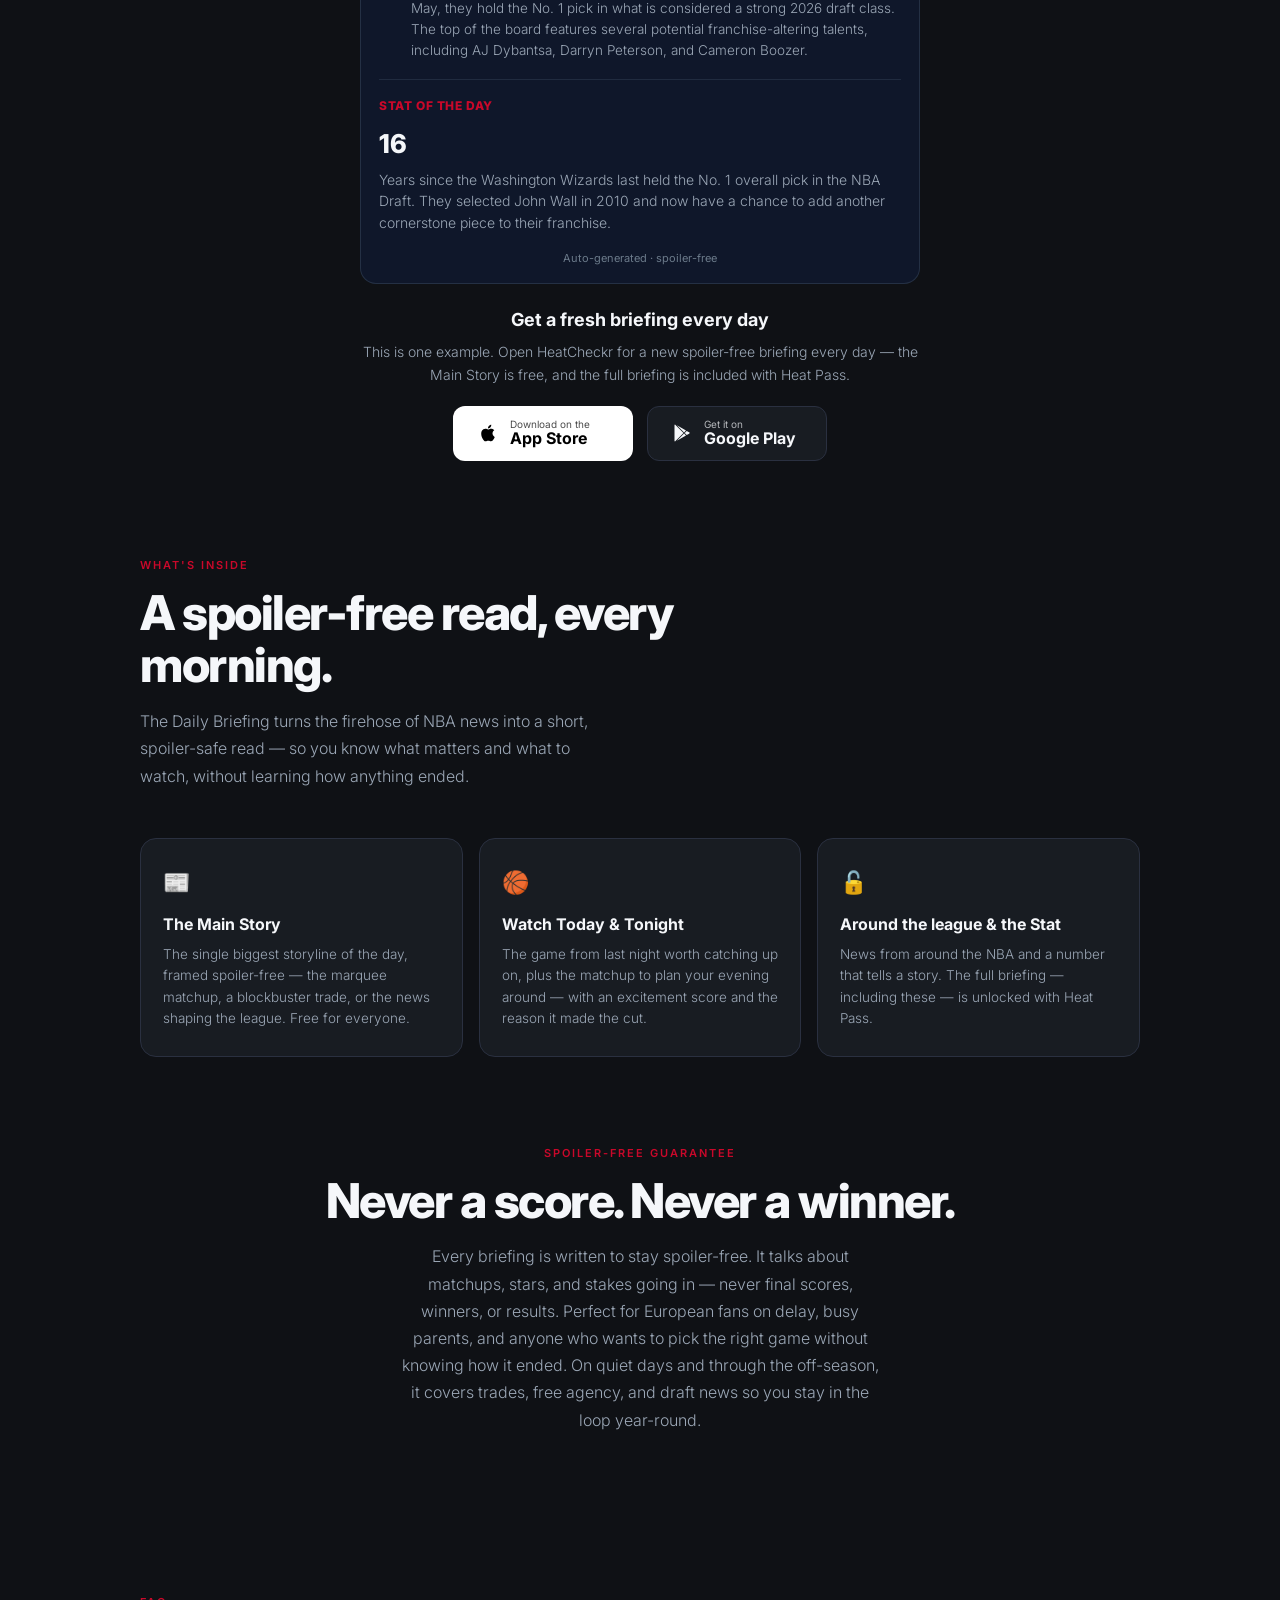
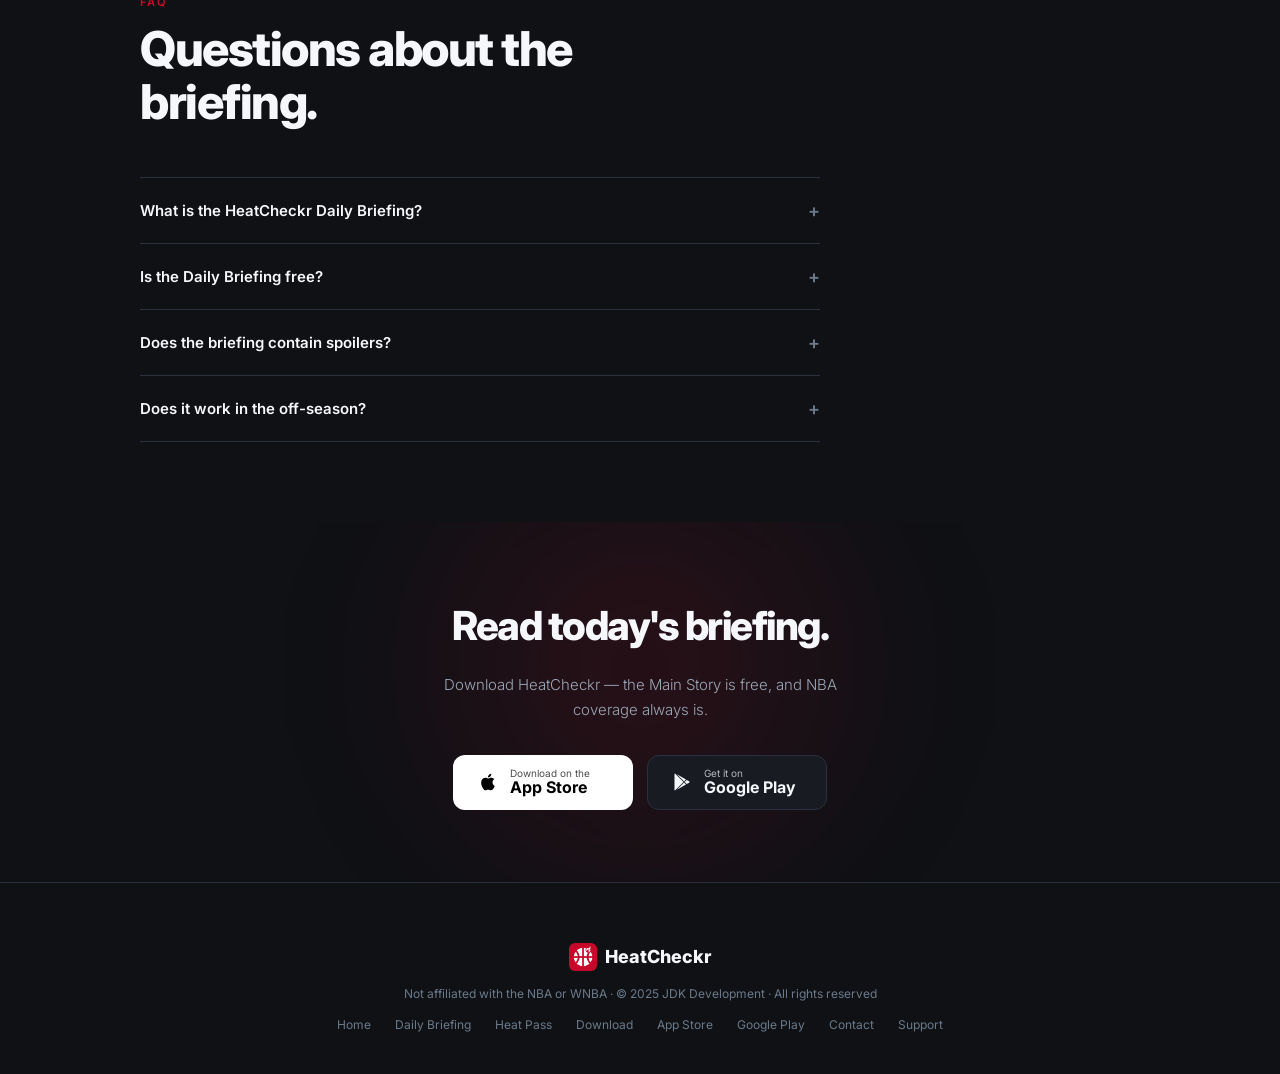
==== commit 9fa72c3d: "More wording updated" ====
--- a/briefing/index.html
+++ b/briefing/index.html
@@ -169,8 +169,8 @@
     HeatCheckr
   </a>
   <div class="nav-links">
-    <a href="/#how">How it works</a>
     <a href="/#features">Features</a>
+    <a href="/#how">Scoring</a>
     <a href="/briefing/">Briefing</a>
     <a href="/#labels">Labels</a>
     <a href="/#faq">FAQ</a>
--- a/style.css
+++ b/style.css
@@ -103,7 +103,7 @@
     line-height: 0;
   }
   .nav-social-link:hover { color: var(--text); }
-  .nav-social-link svg { width: 18px; height: 18px; fill: currentColor; }
+  .nav-social-link svg { width: 24px; height: 24px; fill: currentColor; }
   .nav-social-link {
     position: absolute;
     right: 20px;
@@ -482,6 +482,15 @@
     padding: 3px 10px;
     border-radius: 6px;
     margin-bottom: 12px;
+  }
+  .feature-badge.corner { position: absolute; top: 24px; right: 24px; margin: 0; }
+  .feature-flow { display: block; width: 100%; height: 56px; margin-top: 18px; }
+  .feature-box { position: relative; margin-top: 18px; }
+  .feature-box svg { display: block; width: 100%; height: 72px; filter: blur(1.5px); opacity: 0.8; }
+  .feature-box-reveal {
+    position: absolute; left: 50%; top: 50%; transform: translate(-50%, -50%);
+    background: var(--card); border: 1px solid var(--border); border-radius: 100px;
+    padding: 6px 14px; font-size: 12px; font-weight: 600; color: var(--text); white-space: nowrap;
   }
 
   /* ─── Labels Showcase ─── */
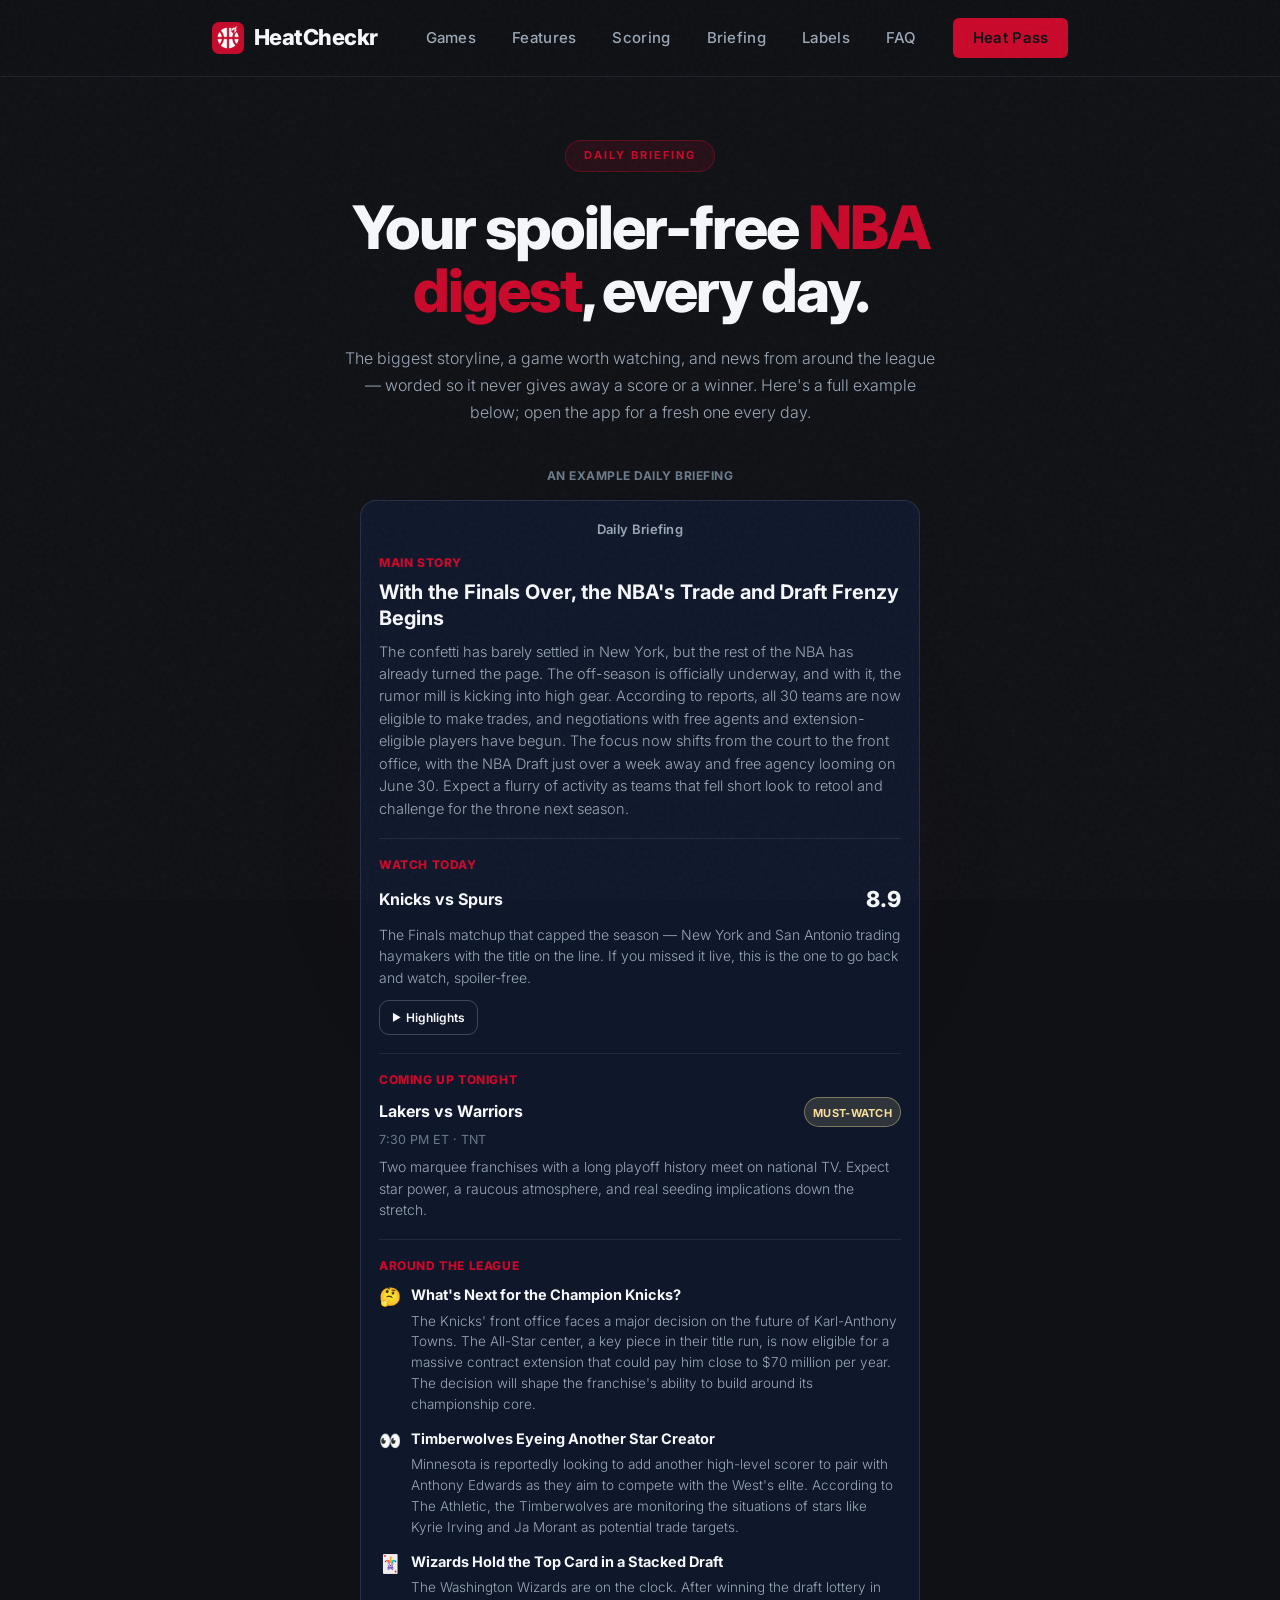
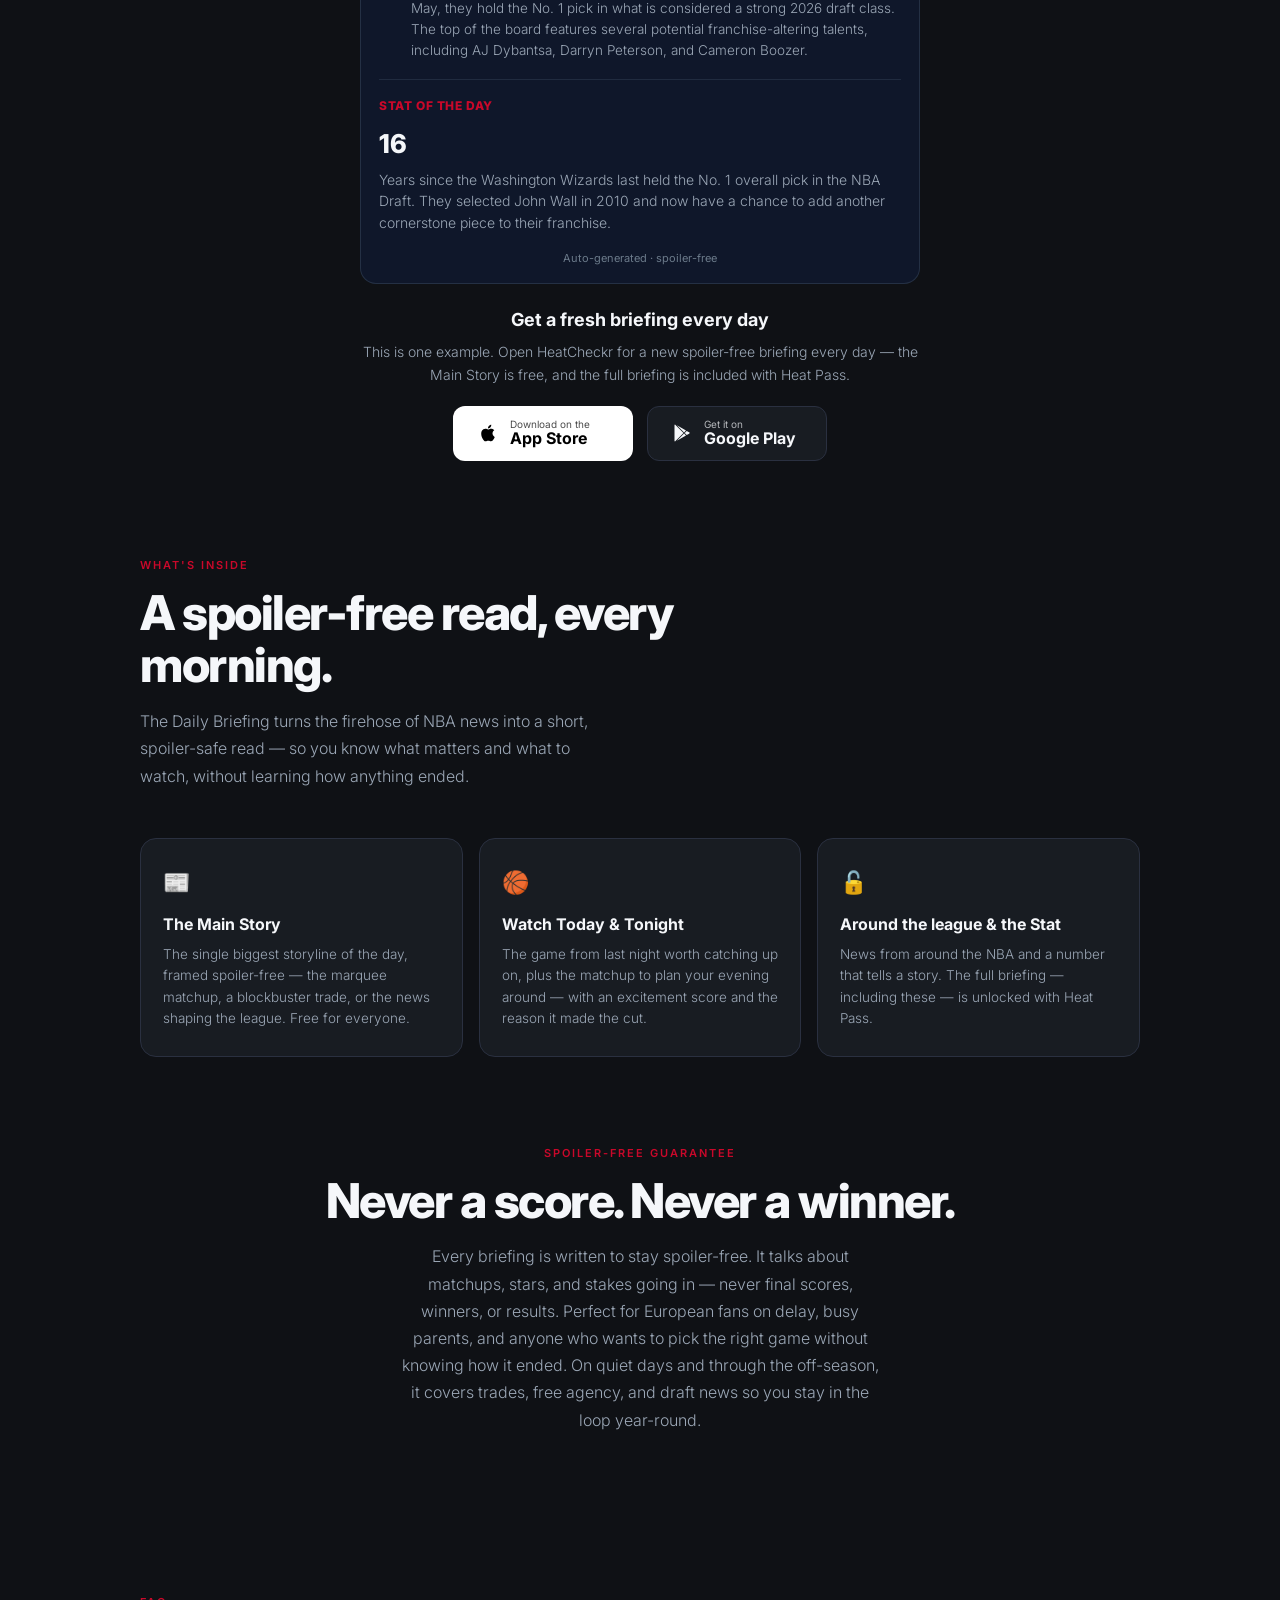
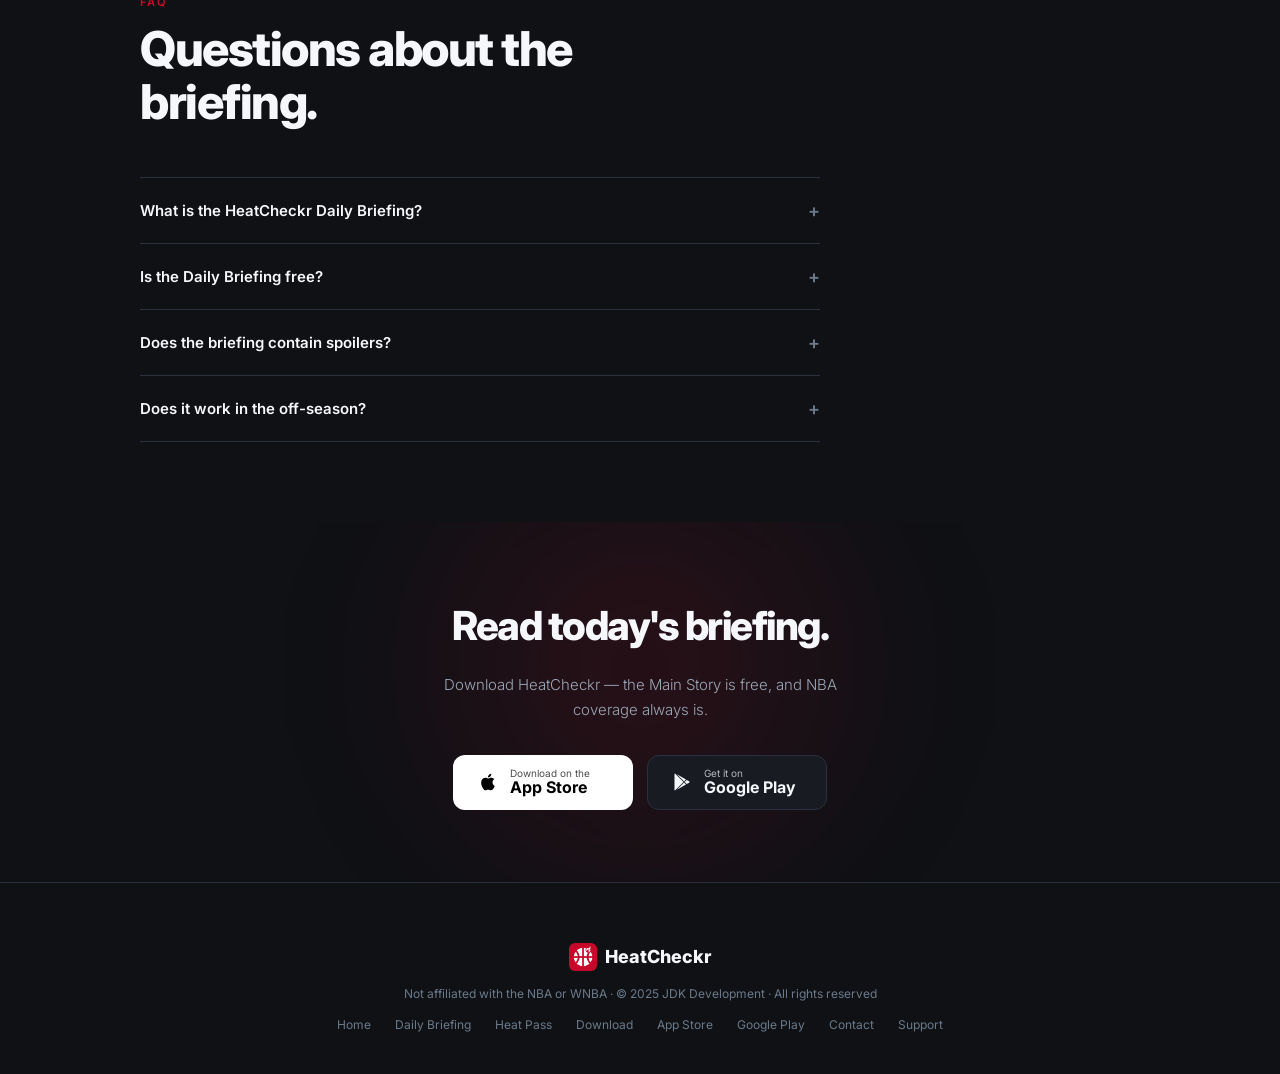
==== commit 85a0eba9: "Prepare for commits to website games" ====
--- a/briefing/index.html
+++ b/briefing/index.html
@@ -169,6 +169,7 @@
     HeatCheckr
   </a>
   <div class="nav-links">
+    <a href="/#games">Games</a>
     <a href="/#features">Features</a>
     <a href="/#how">Scoring</a>
     <a href="/briefing/">Briefing</a>
--- a/style.css
+++ b/style.css
@@ -391,6 +391,41 @@
     transition: opacity 0.7s cubic-bezier(.22,1,.36,1), transform 0.7s cubic-bezier(.22,1,.36,1);
   }
   .reveal.visible { opacity: 1; transform: translateY(0); }
+
+  /* ─── Last night's games (filled by scripts/update_games.py) ─── */
+  .ln-list { list-style: none; margin: 40px 0 0; padding: 0; display: grid; grid-template-columns: repeat(2, 1fr); gap: 12px; }
+  .ln-game {
+    display: flex; align-items: center; gap: 16px;
+    background: var(--card); border: 1px solid var(--border); border-radius: 14px;
+    padding: 14px 18px; min-width: 0;
+  }
+  .ln-score {
+    flex-shrink: 0; width: 54px; height: 54px; border-radius: 50%;
+    display: flex; align-items: center; justify-content: center;
+    border: 3px solid #2B2F36; color: var(--text);
+    font-size: 17px; font-weight: 800; font-variant-numeric: tabular-nums;
+  }
+  /* Same score colors as the app's card border (theme.ts scoreBorder1-10). */
+  .ln-s1 { border-color: #2B2F36; } .ln-s2 { border-color: #3C2F39; } .ln-s3 { border-color: #52363C; }
+  .ln-s4 { border-color: #6B463D; } .ln-s5 { border-color: #8B653D; } .ln-s6 { border-color: #A98540; }
+  .ln-s7 { border-color: #C59E47; } .ln-s8 { border-color: #DAB65A; } .ln-s9 { border-color: #E9CA76; }
+  .ln-s10 { border-color: #F6DE9B; }
+  .ln-body { min-width: 0; }
+  .ln-teams { font-size: 15px; font-weight: 700; color: var(--text); line-height: 1.3; margin: 0; }
+  .ln-at { color: var(--text-dim); font-weight: 500; }
+  .ln-pills { display: flex; flex-wrap: wrap; gap: 6px; margin-top: 8px; }
+  .ln-pills:empty { display: none; }
+  .ln-pill {
+    font-size: 11.5px; font-weight: 600; line-height: 1;
+    padding: 6px 10px; border-radius: 999px; border: 1px solid currentColor; white-space: nowrap;
+  }
+  .ln-significance { color: var(--cat-significance); }
+  .ln-competitiveness { color: var(--cat-competitiveness); }
+  .ln-highlights { color: var(--cat-highlights); }
+  .ln-lowlights { color: var(--cat-lowlights); }
+  .ln-more { margin-top: 24px; color: var(--text-mid); font-size: 14px; }
+  .ln-more a { color: var(--accent); font-weight: 600; text-decoration: none; }
+  @media (max-width: 760px) { .ln-list { grid-template-columns: 1fr; } }
 
   /* ─── How It Works ─── */
   .how-grid {
